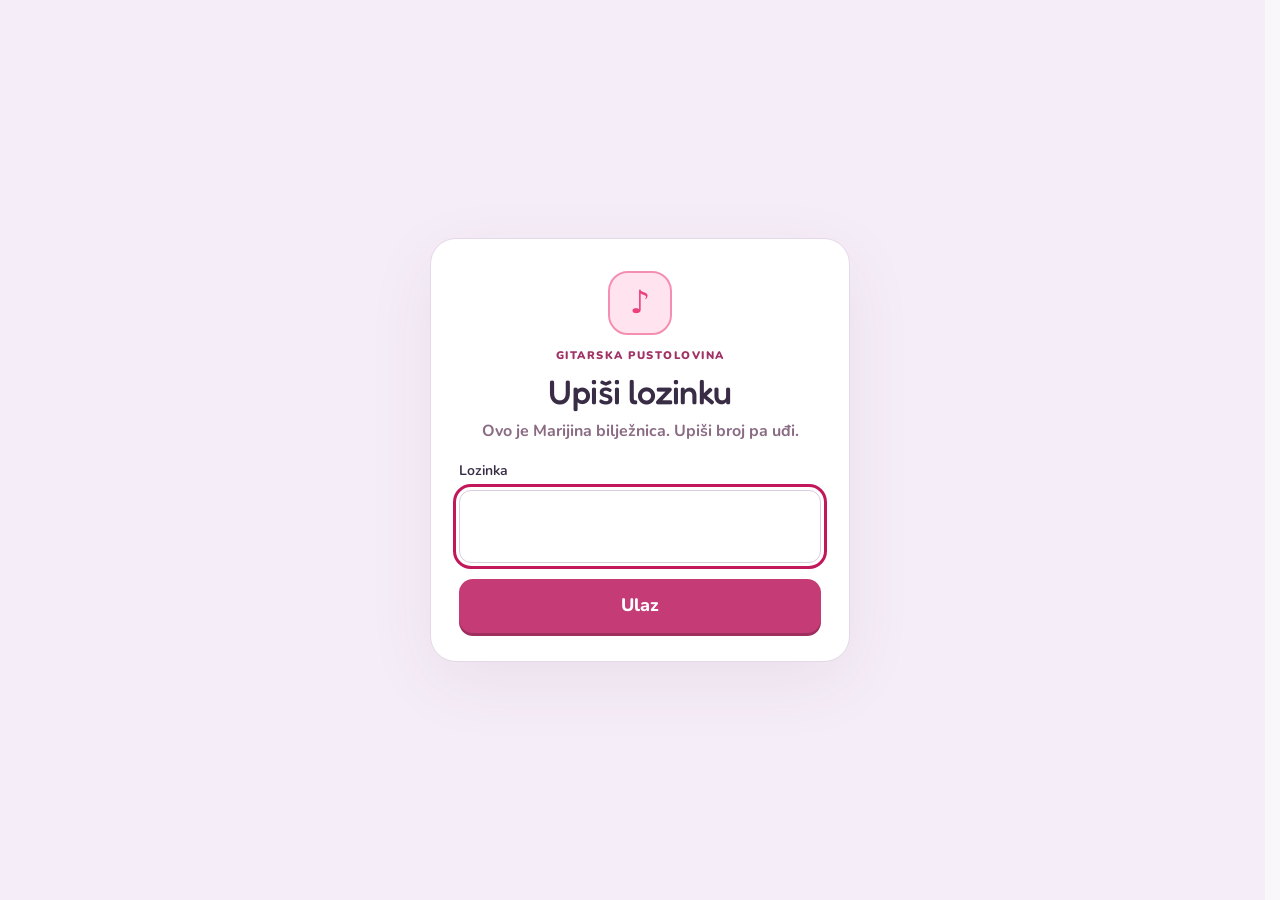
==== index.html @ e209806e "Keep sidebar visible beside content on desktop screens" ====
<!doctype html>
<html lang="hr">
<head>
  <meta charset="utf-8">
  <meta name="viewport" content="width=device-width, initial-scale=1, viewport-fit=cover">
  <meta name="theme-color" content="#faf7fb">
  <meta name="apple-mobile-web-app-capable" content="yes">
  <meta name="apple-mobile-web-app-status-bar-style" content="default">
  <meta name="mobile-web-app-capable" content="yes">
  <meta name="robots" content="noindex, nofollow">
  <title>Gitarska pustolovina · Marija</title>
  <script>
    try{if(localStorage.getItem('gitarska-pustolovina-ulaz')==='1')document.documentElement.classList.add('gate-open')}catch(e){}
  </script>
  <link rel="preconnect" href="https://fonts.googleapis.com">
  <link rel="preconnect" href="https://fonts.gstatic.com" crossorigin>
  <link href="https://fonts.googleapis.com/css2?family=Fredoka:wght@400;500;600;700&family=Nunito:wght@500;700;800&display=swap" rel="stylesheet">
  <link rel="stylesheet" href="styles.css?ux=1">
  <link rel="stylesheet" href="ux.css">
  <link rel="stylesheet" href="design.css?v=20">
  <script src="data.js" defer></script>
  <script src="figures.js" defer></script>
  <script src="kid-copy.js?v=2" defer></script>
  <script src="songs.js" defer></script>
  <script src="song-ui.js" defer></script>
  <script src="rhythm-follow.js?v=1" defer></script>
  <script src="app.js?v=16" defer></script>
</head>
<body class="theme-marija">
  <div id="gate" class="gate">
    <form class="gate-card" id="gate-form" autocomplete="off">
      <p class="gate-mark" aria-hidden="true">♪</p>
      <p class="eyebrow">GITARSKA PUSTOLOVINA</p>
      <h1 id="gate-title">Upiši lozinku</h1>
      <p class="gate-lead">Ovo je Marijina bilježnica. Upiši broj pa uđi.</p>
      <label class="form-label" for="gate-pass">Lozinka</label>
      <input id="gate-pass" type="password" inputmode="numeric" autocomplete="current-password" maxlength="12" enterkeyhint="go" required>
      <p class="gate-error" id="gate-error" hidden>Pogrešna lozinka. Probaj opet.</p>
      <button type="submit" class="button">Ulaz</button>
    </form>
  </div>
  <script src="gate.js"></script>
  <a class="skip" href="#content">Preskoči na sadržaj</a>
  <div class="nav-backdrop" id="nav-backdrop" hidden></div>
  <aside class="sidebar" id="app-sidebar" aria-label="Navigacija">
    <div class="sidebar-top">
      <a class="brand" href="#pocetak"><span class="brand-icon" aria-hidden="true">♪</span><span>Gitarska<br>pustolovina</span></a>
      <button type="button" class="nav-close" id="nav-close" aria-label="Zatvori izbornik">✕</button>
    </div>
    <p class="eyebrow">MARIJIN PRVI MJESEC</p>
    <nav id="navigation"></nav>
    <div class="sidebar-note"><strong>Ti to možeš!</strong><br>Prvo lijep zvuk,<br>pa malo igre.</div>
    <p class="sidebar-dedication"><span aria-hidden="true">♥</span><span>Za Mariju, s ljubavlju od Tonke.</span></p>
  </aside>
  <div class="workspace">
    <header class="topbar">
      <button type="button" class="nav-toggle" id="nav-toggle" aria-label="Otvori izbornik" aria-expanded="false" aria-controls="app-sidebar">
        <span class="nav-toggle-bars" aria-hidden="true"></span>
      </button>
      <button type="button" class="topbar-greeting" id="topbar-greeting" aria-haspopup="dialog" aria-controls="guitar-name-dialog">Gitara</button>
      <div class="header-tools">
        <button type="button" class="shortcuts-toggle" id="shortcuts-toggle" aria-label="Otvori prečace" aria-expanded="false" aria-controls="header-shortcuts-panel" title="Prečaci">
          <svg viewBox="0 0 24 24" aria-hidden="true"><rect x="3" y="3" width="7" height="7" rx="2"/><rect x="14" y="3" width="7" height="7" rx="2"/><rect x="3" y="14" width="7" height="7" rx="2"/><rect x="14" y="14" width="7" height="7" rx="2"/></svg>
        </button>
        <section class="utility-bar" id="header-shortcuts-panel" aria-labelledby="shortcuts-title" hidden>
          <div class="shortcuts-heading"><h2 id="shortcuts-title">Prečaci</h2><button type="button" class="shortcuts-close secondary" id="shortcuts-close" aria-label="Zatvori prečace">✕</button></div>
          <nav id="screen-navigation" class="screen-navigation" aria-label="Stalna navigacija"></nav>
          <nav id="page-shortcuts" class="page-shortcuts" aria-label="Prečaci ove stranice"></nav>
        </section>
      </div>
    </header>
    <main id="content" tabindex="-1"></main>
  </div>
  <noscript>Za listanje materijala uključi JavaScript. Za statično izdanje otvori <a href="output/gitarska_pustolovina.html">postojeći HTML</a>.</noscript>
  <dialog id="completion-dialog" class="completion-dialog" aria-labelledby="completion-title" aria-describedby="completion-lesson">
    <div class="completion-heading"><h2 id="completion-title">Kako je išlo?</h2><button type="button" class="secondary" id="completion-close" aria-label="Natrag na vježbu">✕</button></div>
    <p id="completion-lesson" class="completion-lesson"></p>
    <div id="completion-body" class="completion-body"></div>
    <div class="completion-footer">
      <p id="completion-feedback" role="status"></p>
      <div class="completion-action-space"><div id="completion-actions" class="completion-actions" hidden><button type="button" class="secondary" id="completion-stay">Ostani ovdje</button><a class="button" id="completion-next" href="#pocetak">Sljedeća vježba →</a></div></div>
      <p id="completion-next-hint" class="completion-next-hint"></p>
    </div>
  </dialog>
  <dialog id="parent-info-dialog" aria-labelledby="parent-info-title" aria-describedby="parent-info-lesson">
    <div class="completion-heading"><h2 id="parent-info-title">Za mamu ili tatu</h2><button type="button" class="secondary" id="parent-info-close" aria-label="Zatvori informacije za roditelje">✕</button></div>
    <p id="parent-info-lesson" class="completion-lesson"></p>
    <div id="parent-info-body"></div>
    <button type="button" class="button" id="parent-info-done">Natrag na vježbu</button>
  </dialog>
  <dialog id="explain-dialog" aria-labelledby="explain-title"><button class="modal-close secondary" type="button" aria-label="Zatvori objašnjenje">✕</button><div id="explain-body"></div><button type="button" class="modal-done">Natrag na vježbu</button></dialog>
  <dialog id="hand-dialog" aria-labelledby="hand-title">
    <button class="hand-close secondary" type="button" id="hand-close" aria-label="Zatvori">✕</button>
    <h2 id="hand-title">Koji je koji prst?</h2>
    <p class="hand-lead">Podigni lijevu ruku, kao da daješ pet.</p>
    <svg class="hand-svg" viewBox="0 -18 460 558" role="img" aria-label="Lijeva šaka, kao da daješ pet. S lijeva na desno: mali prst, prstenjak, srednji prst, kažiprst. Palac je sa strane.">
      <rect x="0" y="-18" width="460" height="558" rx="24" fill="#fff5fb"/>
      <path class="hand-palm" d="M239 64.7 L245.3 81.2 L249.9 178.5 L243.2 244.4 L247.4 251.8 L253.7 250.9 L258.3 243.4 L301.9 107.9 L311.3 98.7 L321.9 96.7 L331.9 101.6 L337.7 111.5 L338.9 126.6 L334.7 151.3 L319.2 214.7 L300.4 270.1 L294.6 299.9 L297.2 321.5 L302.9 338.9 L311.8 344.9 L317.4 343.4 L357.7 293.1 L380.3 278.7 L392.9 275.7 L408 277.8 L417.2 285.2 L418.8 294.8 L415.3 301.8 L394.1 324.5 L387 340.2 L362.8 373.9 L347.8 405.2 L300.2 458 L277.6 473.1 L269.6 482.2 L263.6 506.9 L232.9 518 L202.2 522 L171.5 519 L140.8 508.9 L138.6 482.7 L114.4 417.7 L95.1 313.5 L53.3 210.7 L49.3 196.1 L49.2 183 L52.8 175.1 L60 170.8 L69 170.3 L77 175 L127.6 272.2 L135 279.9 L141.9 278 L145.9 271.6 L146.7 263.1 L120.9 112.5 L122.9 100.9 L127.6 93.8 L134.4 90.3 L147.1 91.2 L154.3 96.9 L158.7 105.4 L188.5 241.4 L191.8 248.6 L196.1 248.9 L198.9 240.9 L198.5 181.5 L202.5 132.1 L200 81.7 L202.8 70.7 L208.5 62.4 L215.1 58.5 L224.2 58Z"/>
      <path class="hand-digit" data-finger-part="mali" d="M95.1 313.5 L53.3 210.7 L49.3 196.1 L49.2 183 L52.8 175.1 L60 170.8 L69 170.3 L77 175 L127.6 272.2 L135 279.9Z"/>
      <path class="hand-digit" data-finger-part="prstenjak" d="M135 279.9 L141.9 278 L145.9 271.6 L146.7 263.1 L120.9 112.5 L122.9 100.9 L127.6 93.8 L134.4 90.3 L147.1 91.2 L154.3 96.9 L158.7 105.4 L188.5 241.4 L191.8 248.6Z"/>
      <path class="hand-digit" data-finger-part="srednji" d="M191.8 248.6 L196.1 248.9 L198.9 240.9 L198.5 181.5 L202.5 132.1 L200 81.7 L202.8 70.7 L208.5 62.4 L215.1 58.5 L224.2 58 L239 64.7 L245.3 81.2 L249.9 178.5 L243.2 244.4 L247.4 251.8Z"/>
      <path class="hand-digit" data-finger-part="kaziprst" d="M247.4 251.8 L253.7 250.9 L258.3 243.4 L301.9 107.9 L311.3 98.7 L321.9 96.7 L331.9 101.6 L337.7 111.5 L338.9 126.6 L334.7 151.3 L319.2 214.7 L300.4 270.1 L294.6 299.9 L297.2 321.5 L302.9 338.9 L311.8 344.9Z"/>
      <path class="hand-digit" data-finger-part="palac" d="M311.8 344.9 L317.4 343.4 L357.7 293.1 L380.3 278.7 L392.9 275.7 L408 277.8 L417.2 285.2 L418.8 294.8 L415.3 301.8 L394.1 324.5 L387 340.2Z"/>
      <path class="hand-crease" d="M168 408C210 394 250 398 305 418" fill="none"/>
      <path class="hand-crease" d="M178 442C216 430 252 434 292 452" fill="none"/>
      <path class="hand-line" d="M239 64.7 L245.3 81.2 L249.9 178.5 L243.2 244.4 L247.4 251.8 L253.7 250.9 L258.3 243.4 L301.9 107.9 L311.3 98.7 L321.9 96.7 L331.9 101.6 L337.7 111.5 L338.9 126.6 L334.7 151.3 L319.2 214.7 L300.4 270.1 L294.6 299.9 L297.2 321.5 L302.9 338.9 L311.8 344.9 L317.4 343.4 L357.7 293.1 L380.3 278.7 L392.9 275.7 L408 277.8 L417.2 285.2 L418.8 294.8 L415.3 301.8 L394.1 324.5 L387 340.2 L362.8 373.9 L347.8 405.2 L300.2 458 L277.6 473.1 L269.6 482.2 L263.6 506.9 L232.9 518 L202.2 522 L171.5 519 L140.8 508.9 L138.6 482.7 L114.4 417.7 L95.1 313.5 L53.3 210.7 L49.3 196.1 L49.2 183 L52.8 175.1 L60 170.8 L69 170.3 L77 175 L127.6 272.2 L135 279.9 L141.9 278 L145.9 271.6 L146.7 263.1 L120.9 112.5 L122.9 100.9 L127.6 93.8 L134.4 90.3 L147.1 91.2 L154.3 96.9 L158.7 105.4 L188.5 241.4 L191.8 248.6 L196.1 248.9 L198.9 240.9 L198.5 181.5 L202.5 132.1 L200 81.7 L202.8 70.7 L208.5 62.4 L215.1 58.5 L224.2 58Z"/>
      <text data-finger-part="mali" x="78" y="156" text-anchor="middle">mali</text>
      <text data-finger-part="prstenjak" x="128" y="74" text-anchor="middle">prstenjak</text>
      <text data-finger-part="srednji" x="230" y="42" text-anchor="middle">srednji</text>
      <text data-finger-part="kaziprst" x="318" y="80" text-anchor="middle">kažiprst</text>
      <text data-finger-part="palac" x="430" y="348" text-anchor="middle">palac</text>
    </svg>
    <p id="hand-note" class="hand-note">Svaki prst ima svoje ime.</p>
    <button type="button" class="button hand-done" id="hand-done">Vidim!</button>
  </dialog>
  <dialog id="guitar-name-dialog" aria-labelledby="guitar-name-title">
    <button class="modal-close secondary" type="button" id="guitar-name-close" aria-label="Zatvori">✕</button>
    <h2 id="guitar-name-title">Tvoja gitara</h2>
    <p class="guitar-name-lead">Pogledaj dijelove. Ime možeš promijeniti.</p>
    <div id="guitar-name-parts"></div>
    <label class="form-label" for="guitar-name-edit">Ime</label>
    <input type="text" id="guitar-name-edit" maxlength="24" autocomplete="off" placeholder="npr. Luna, Zvjezdica…">
    <button type="button" class="button modal-done" id="guitar-name-save">Spremi ime</button>
  </dialog>
  <div id="zvonko-toast" class="zvonko-toast" hidden role="status" aria-live="polite"></div>
  <div id="zvonko-badge" class="zvonko-welcome" hidden role="dialog" aria-modal="true" aria-labelledby="zvonko-badge-title">
    <div class="zvonko-welcome-card">
      <div class="zvonko-welcome-pic">
        <img class="zvonko-welcome-img" src="assets/dragon-guitar-pixar.jpg" alt="Zvonko, slatki zmaj s malom gitarom" width="200" height="200">
        <span class="zvonko-hi-five" aria-hidden="true"><span class="hi-five-paw">★</span></span>
      </div>
      <p class="zvonko-welcome-eyebrow">NOVI BEDŽ</p>
      <h2 id="zvonko-badge-title"></h2>
      <p class="zvonko-welcome-text" id="zvonko-badge-text"></p>
      <button type="button" class="button zvonko-welcome-go" id="zvonko-badge-go">Daj pet!</button>
    </div>
  </div>
  <div id="zvonko-welcome" class="zvonko-welcome" hidden role="dialog" aria-modal="true" aria-labelledby="zvonko-welcome-title">
    <div class="zvonko-welcome-card">
      <div class="zvonko-welcome-pic">
        <img class="zvonko-welcome-img" src="assets/dragon-guitar-pixar.jpg" alt="" width="200" height="200">
        <span class="zvonko-hi-five" aria-hidden="true"><span class="hi-five-paw">★</span></span>
      </div>
      <p class="zvonko-welcome-eyebrow" id="zvonko-welcome-eye"></p>
      <h2 id="zvonko-welcome-title"></h2>
      <p class="zvonko-welcome-text" id="zvonko-welcome-text"></p>
      <button type="button" class="button zvonko-welcome-go" id="zvonko-welcome-go">Daj pet!</button>
    </div>
  </div>
</body>
</html>
---- styles.css ----
:root{--font-main:"Fredoka","Nunito",system-ui,sans-serif;--ink:#5c3d55;--muted:#8a6b84;--green:#e891b4;--teal:#d46b9a;--paper:#fffafc;--bg:#ffe4f0;--bg-sky-deep:#ffd6ea;--line:rgba(212,107,154,.16);--gold:#ffb4d0;--soft:#fff0f7;--mint:#ffe8f2;--mint-border:#f5b8d4;--yellow:#fff3c4;--yellow-border:#f0c86a;--blush:#ffc2d9;--peach:#ffd8c2;--lilac:#e8d4ff;--accent:#f06292;--accent-hover:#ec407a;--shadow-soft:0 10px 28px rgba(212,107,154,.12);--shadow-lift:0 16px 36px rgba(236,64,122,.18);--radius:24px}
.visually-hidden{position:absolute;width:1px;height:1px;padding:0;margin:-1px;overflow:hidden;clip:rect(0,0,0,0);white-space:nowrap;border:0}
#content[data-view=songs]{max-width:1180px;padding:28px 28px 10px}.song-heading{margin-bottom:16px}.song-heading h1{font-size:34px;margin-bottom:0}.song-sheet{padding:24px}.song-controls{display:flex;align-items:center;gap:16px;flex-wrap:wrap;margin-bottom:12px}.song-controls label{font-size:13px;color:var(--muted)}.song-controls select{margin-left:6px;padding:6px 8px;border:1px solid var(--line);border-radius:6px;background:white;color:var(--ink);font-size:13px}.song-controls button{padding:6px 10px;font-size:12px}.song-controls button:disabled{opacity:.4;cursor:default}.tab-legend{font-size:13px;margin-bottom:7px}.shift-caption{font-size:12px;color:var(--muted);margin-bottom:12px}.song{padding:9px 0;border-top:1px solid var(--line);break-inside:avoid}.song-title{display:flex;justify-content:space-between;align-items:center;gap:12px;margin-bottom:5px}.song-title h2{font-size:19px;margin:2px 0 0}.song-title h2 small{font-size:11px;font-weight:400;color:var(--muted)}.song-title .card-tag{font-size:9px;letter-spacing:.8px}.song-play{font-size:11px;padding:5px 10px;white-space:nowrap}.primary-song .song-title h2{font-size:24px}.compact-tab-scroll{overflow-x:auto}.compact-tab{width:100%;max-height:none;display:block}.tab-line{stroke:#9caca8;stroke-width:1.1}.tab-bar{stroke:#57716a;stroke-width:1.5}.tab-string{font:15px system-ui,sans-serif;fill:#557077}.tab-note rect{fill:var(--paper)}.tab-fret{font:bold 22px system-ui,sans-serif;fill:#214d49;text-anchor:middle}.tab-duration{font:12px system-ui,sans-serif;fill:#687d76;text-anchor:middle}.tab-lyric{font:18px system-ui,sans-serif;fill:#253c3a;text-anchor:middle}.tab-note.active rect{fill:#edbd59}.tab-note.active .tab-fret{fill:#102d29}.song-tip{font-size:11px;color:var(--muted);margin:5px 0 0}.song-group-label{font-size:10px;letter-spacing:1px;font-weight:700;color:var(--teal);margin:13px 0 4px}.song-footnote{font-size:11px;color:var(--muted);margin:10px 0 0}.song-sources{font-size:11px;border:0;padding:8px 0 0}.song-sources p{margin:7px 0 0}.song-sources summary{font-size:11px}
@media(max-width:700px){#content[data-view=songs]{padding:20px 12px}.song-sheet{padding:16px}.song-heading h1{font-size:28px}.compact-tab{min-width:780px}.song-title h2 small{display:block}.song-controls{gap:8px}.song-controls label{display:block}.song-play{font-size:10px}.tab-legend{font-size:12px}}
@media print{#content[data-view=songs]{padding:0;max-width:none}.song-heading{margin-bottom:10px}.song-heading h1{font-size:22pt}.song-sheet{padding:0;margin:0}.song-controls,.song-play,.song-sources{display:none}.compact-tab{min-width:0;max-height:none}.compact-tab-scroll{overflow:visible}.song{padding:7px 0}.song-title{margin-bottom:2px}.song-title h2{font-size:13pt}.primary-song .song-title h2{font-size:16pt}.song-title h2 small{font-size:8pt;display:inline}.song-title .card-tag{font-size:7pt}.tab-legend{font-size:9pt}.shift-caption,.song-tip,.song-footnote{font-size:8pt}.song-group-label{font-size:8pt;margin:8px 0 3px}.song-heading .eyebrow{font-size:8pt}.song-sheet .song{break-inside:avoid}}
*{box-sizing:border-box}html{scroll-behavior:smooth;overflow-x:clip;-webkit-text-size-adjust:100%}body{margin:0;font:450 16px/1.6 var(--font-main),system-ui,sans-serif;color:var(--ink);background:linear-gradient(165deg,var(--bg) 0%,var(--bg-sky-deep) 45%,#eef8ff 100%);min-height:100vh;min-height:100dvh}a{color:var(--green);text-underline-offset:3px}button,input,select,textarea{font:inherit}button,a{touch-action:manipulation}button{cursor:pointer}button:focus-visible,a:focus-visible,input:focus-visible,select:focus-visible,textarea:focus-visible,summary:focus-visible{outline:3px solid var(--gold);outline-offset:3px}.skip{position:fixed;left:12px;top:-80px;background:white;padding:10px;z-index:20}.skip:focus{top:10px}.sidebar{position:fixed;inset:0 auto 0 0;width:254px;padding:34px 24px;background:var(--green);color:#eef4ef;overflow-y:auto}.brand{display:flex;align-items:center;gap:13px;color:white;text-decoration:none;font-weight:700;font-size:22px;line-height:1.25}.brand-icon{display:grid;place-items:center;border:1px solid #73958c;border-radius:16px;width:48px;height:54px;color:var(--gold);font-size:30px}.eyebrow{font-size:11px;letter-spacing:2px;font-weight:700;color:var(--muted)}.sidebar .eyebrow{color:#a5c2b8;margin:35px 12px 12px}nav{display:flex;flex-direction:column;gap:4px}nav a{color:#dae7df;text-decoration:none;padding:10px 13px;border-radius:8px;font-size:15px;display:flex;gap:12px;align-items:center}nav a:hover{background:#ffffff0c}nav a[aria-current=page]{background:#eef4ef;color:var(--green);font-weight:650}.nav-number{font-size:11px;opacity:.65;min-width:19px}.sidebar-note{border-top:1px solid #ffffff24;margin-top:28px;padding:24px 12px;color:#c1d4cb;font-size:14px}.sidebar-note strong{color:var(--gold)}.workspace{margin-left:254px}.topbar{height:74px;border-bottom:1px solid var(--line);display:flex;align-items:center;justify-content:space-between;padding:0 40px;color:var(--muted);font-size:14px}.local-badge{background:#e1e9e1;border-radius:20px;padding:5px 12px;font-size:12px}main{max-width:1090px;margin:auto;padding:42px 42px 10px}main:focus{outline:0}.page-heading{display:flex;gap:20px;justify-content:space-between;align-items:start;margin-bottom:26px}h1{font-size:clamp(28px,3.5vw,43px);font-weight:650;letter-spacing:-1.1px;line-height:1.2;margin:6px 0 15px}h2{font-size:25px;line-height:1.3;font-weight:650;margin:0 0 17px}h3{font-size:18px;font-weight:650;line-height:1.4;margin:22px 0 8px}p{margin:0 0 16px}.lede{color:var(--muted);max-width:700px}.sheet{background:var(--paper);border:1px solid var(--line);border-radius:var(--radius);padding:32px;margin:0 0 24px;box-shadow:0 5px 12px #283a2d03}.sheet-label{color:var(--teal);letter-spacing:1.6px;font-size:11px;font-weight:750;margin-bottom:10px}.sheet>p:last-child{margin-bottom:0}.hero{position:relative;display:grid;grid-template-columns:1.5fr 1fr;gap:26px;background:#f5f4e8;padding:34px;overflow:hidden}.hero h2{font-size:31px;letter-spacing:-.6px}.hero svg{height:220px}.hero-links{display:flex;flex-wrap:wrap;gap:10px;margin-top:24px}.button,button{display:inline-block;border:1px solid var(--green);border-radius:8px;padding:9px 16px;font-size:14px;font-weight:600;background:var(--green);color:white;text-decoration:none}.secondary{background:transparent;color:var(--green);border-color:var(--line)}.sidebar .secondary{color:#d9e6de;border-color:#73958c;width:100%;margin-top:8px;font-size:13px}.grid{display:grid;grid-template-columns:repeat(2,minmax(0,1fr));gap:20px}.week-tile{text-decoration:none;display:block;padding:25px;color:var(--ink);border-radius:var(--radius);border:1px solid var(--line);background:var(--paper)}.week-tile:hover{border-color:var(--teal);transform:translateY(-2px)}.week-tile h3{font-size:21px;margin:8px 0}.week-tile p{font-size:14px;color:var(--muted)}.week-tile small{color:var(--teal)}.quicklinks{display:flex;gap:8px;flex-wrap:wrap;margin-bottom:26px}.quicklinks a{border:1px solid var(--line);background:#ffffff70;padding:7px 13px;border-radius:20px;font-size:13px;text-decoration:none}.quicklinks a:hover{border-color:var(--teal)}.goal{border-left:3px solid var(--gold);background:#faf3e4;padding:14px 18px;border-radius:4px;margin:18px 0 24px;font-size:15px}.tablewrap{overflow:auto;margin:18px 0}table{width:100%;border-collapse:collapse;font-size:14px}td,th{padding:11px 12px;border-bottom:1px solid var(--line);text-align:left;vertical-align:top}th{background:var(--soft);font-weight:650}td:first-child{white-space:pre-line}table p{margin:0}figure{margin:16px 0}svg{display:block;width:100%;max-height:235px}blockquote,.note{background:var(--soft);border-left:3px solid var(--teal);padding:15px 18px;margin:20px 0;border-radius:5px;font-size:15px}.card-grid{display:grid;grid-template-columns:1fr;gap:22px;max-width:720px}.exercise-card{border:1px solid var(--line);border-radius:12px;padding:22px;background:white;break-inside:avoid}.exercise-card h3{margin:8px 0 14px;font-size:21px}.exercise-card svg{height:165px}.exercise-card ol{padding-left:23px;font-size:15px;margin:16px 0 0}.exercise-card li{padding-left:3px;margin:8px 0}.card-tag{font-size:11px;font-weight:700;letter-spacing:1px;color:var(--teal)}.days{display:grid;gap:10px}.day{display:grid;grid-template-columns:75px 1fr;gap:15px;padding:14px 16px;border:1px solid var(--line);border-radius:9px}.day strong{font-size:14px;color:var(--teal)}.day p{margin:0;font-size:14px}.sounds{display:grid;grid-template-columns:repeat(2,minmax(0,1fr));gap:14px}.sound{padding:19px;background:var(--soft);border-radius:10px}.sound h3{margin:0 0 8px}.sound p{font-size:13px;color:var(--muted)}audio{width:100%;max-width:100%}.progress-status{font-size:13px}.progress-status select{width:100%;padding:8px;border:1px solid var(--line);border-radius:6px;background:white}.progress-status small{display:block;color:var(--muted);margin:7px 0}.progress-status input{width:100%;border:1px solid var(--line);padding:7px;border-radius:6px;font-size:13px}.progress-table{min-width:630px}.progress-table td:first-child{width:50%}.form-label{display:block;font-size:14px;font-weight:650;margin:20px 0 8px}textarea{display:block;resize:vertical;width:100%;min-height:88px;border:1px solid var(--line);background:white;border-radius:8px;padding:12px;color:var(--ink)}.storage-note{font-size:13px;color:var(--muted)}.saved{font-size:12px;color:var(--teal);min-height:20px}details{border-bottom:1px solid var(--line);padding:12px 0}summary{font-weight:650;cursor:pointer}details>div{margin-top:18px}.section-heading{display:flex;align-items:center;justify-content:space-between;gap:15px}.backtop{font-size:12px;color:var(--muted)}footer{padding:24px 42px 34px;text-align:center;font-size:12px;color:var(--muted)}.print{white-space:nowrap}.source-list{padding-left:22px}.source-list li{margin:14px 0}.source-list p{font-size:14px;color:var(--muted);margin:4px 0}.week-footer{display:flex;justify-content:space-between;gap:12px}.file-link{font-size:13px}section[id]{scroll-margin-top:20px}
@media print{@page{size:A4;margin:14mm}body{background:white;font-size:11pt}.sidebar,.topbar,footer,.print,.quicklinks,.backtop,.hero-links,.week-footer,.storage-note,.saved,a.skip{display:none}.workspace{margin:0}main{padding:0;max-width:none}.page-heading{margin-bottom:14px}h1{font-size:25pt}.sheet{box-shadow:none;border:0;padding:0;margin-bottom:25px;border-radius:0}.exercise-card{padding:16px}.card-grid{grid-template-columns:1fr;gap:15px;max-width:none}.exercise-card svg{height:125px}.exercise-card h3{font-size:15pt}.exercise-card ol{font-size:11pt}.sound audio{display:none}.sounds{grid-template-columns:1fr 1fr}.tablewrap{overflow:visible}.progress-table{min-width:0}h2,h3,summary{break-after:avoid}tr,.day,.note,.sound{break-inside:avoid}details{border:0}.grid{grid-template-columns:1fr 1fr}.week-tile{transform:none}a{color:var(--ink)}textarea{min-height:70px}button{display:none}}
/* Individual song pages and explanation dialog. */
.song-choices{margin-bottom:28px}.song-choice{padding:24px;background:var(--paper);border:1px solid var(--line);border-radius:12px}.song-choice h2{font-size:23px;margin:10px 0}.song-choice a{text-decoration:none}.song-choice a:hover{text-decoration:underline}.song-choice p{font-size:13px;color:var(--muted);margin:0}.christmas-heading{margin-top:30px}.song-back{font-size:13px;text-decoration:none;display:inline-block;margin-bottom:10px}.data-help{font:inherit;color:inherit;background:transparent;border:0;border-bottom:1px dotted #8baca0;padding:0 1px;border-radius:0;cursor:help;font-weight:inherit}.data-help:hover{background:#e4eee6}.song-meta{display:flex;gap:10px;flex-wrap:wrap;margin-bottom:20px}.song-meta .data-help{font-size:11px;background:var(--soft);border:1px solid #d5e2d8;border-radius:20px;padding:5px 10px;font-weight:650;letter-spacing:.3px}.song-heading h1 .data-help{border:0}.song-legend{font-size:13px;color:var(--muted);margin-bottom:10px;line-height:2}.tap-hint{font-size:12px;color:var(--teal);margin-bottom:18px}.svg-help{cursor:help;outline:none}.svg-help:hover .tab-fret,.svg-help:hover .tab-lyric,.svg-help:hover .tab-duration,.svg-help:hover .tab-string{fill:#b17913}.svg-help:focus-visible{outline:2px solid #e9b65f;outline-offset:2px}.tab-line[data-explain]{cursor:help}.song-title .data-help{font-size:16px}.song-sheet .song-tip{font-size:13px;max-width:760px;margin-top:20px}.song-sheet .song-footnote{font-size:12px;max-width:760px;margin-top:22px}.song-sheet .compact-tab-scroll{margin:15px 0}.song-sheet .song{padding:18px 0}.song-sheet .tab-note.active rect{fill:#edbd59}
#explain-dialog{padding:30px;max-width:540px;width:calc(100% - 30px);max-height:90vh;overflow:auto;border:1px solid var(--line);border-radius:18px;background:var(--paper);color:var(--ink);box-shadow:0 20px 80px #12231f40}#explain-dialog::backdrop{background:#17352c88;backdrop-filter:blur(3px)}.modal-close,.hand-close{position:absolute;right:18px;top:16px;padding:5px 10px;font-size:15px}#explain-title{padding-right:25px;margin-top:12px;font-size:27px;line-height:1.3}#explain-body p{font-size:17px;line-height:1.7}.modal-picture{width:100%;max-height:260px;margin:20px 0;color:var(--ink)}.modal-done{width:100%;padding:12px;margin-top:5px}.syllable-picture,.position-picture{display:flex;flex-wrap:wrap;gap:12px;padding:20px;margin:20px 0;background:var(--soft);border-radius:12px;font-size:27px}.syllable-picture b,.position-picture b{width:100%;font-size:21px}.syllable-picture span,.position-picture span{background:#fff2d4;padding:8px 20px;border-radius:10px}
@media(max-width:700px){#explain-dialog{padding:24px 20px}#explain-title{font-size:23px}#explain-body p{font-size:16px}.song-meta{gap:6px}.song-meta .data-help{font-size:10px}.song-choices{gap:12px}}
@media print{#explain-dialog,#hand-dialog,.song-back,.tap-hint{display:none!important}.finger-word{border:0!important;background:transparent!important;padding:0!important;color:inherit!important;min-height:0!important}.data-help{border:0!important;color:var(--ink)!important;background:transparent!important;padding:0!important}.song-meta{margin-bottom:10px}.song-meta .data-help{font-size:8pt;margin-right:12px}.song-sheet .song{padding:8px 0}.song-sheet .compact-tab-scroll{margin:8px 0}.song-sheet .song-tip,.song-sheet .song-footnote{font-size:9pt;margin-top:12px}.song-title .data-help{display:none}.song-heading h1 .data-help{display:inline}}
/* Teaching pictures: enough room to see hands, strings and both feet. */
.instruction-card{grid-column:1/-1}.learning-illustration{display:grid;grid-template-columns:minmax(0,1.15fr) minmax(0,1fr);align-items:center;gap:20px}.learning-illustration svg,.exercise-card .learning-illustration svg{height:auto;max-height:430px}.learning-illustration .picture-legend{list-style:none;padding:0;margin:0}.learning-illustration .picture-legend li{display:flex;align-items:flex-start;gap:11px;margin:0 0 15px;padding:0}.picture-number{flex:0 0 29px;height:29px;display:grid;place-items:center;background:var(--green);color:white;border-radius:50%;font-weight:700;font-size:15px}.picture-legend strong{display:block;font-size:16px;line-height:1.4}.picture-legend p{font-size:14px;line-height:1.5;margin:3px 0 0;color:var(--muted)}.picture-caption{grid-column:1/-1;font-size:13px;color:var(--muted);margin:0}.hero .learning-illustration{grid-template-columns:minmax(0,.92fr) minmax(0,1.08fr);gap:16px;align-items:center}.hero .learning-illustration svg{height:auto;max-height:280px;max-width:100%}.hero figure{margin:0;min-width:0}.hero .picture-legend strong{font-size:14px}.hero .picture-legend p{font-size:13px}.hero .picture-legend li{margin-bottom:8px}
.hero-home{align-items:center}
.hero-home-text{min-width:0}
.hero-home-figure{margin:0;min-width:0}
.hero-guitar-field{margin:4px 0 8px}
.hero-guitar-field .form-label{margin:0 0 8px;font-size:15px}
.hero-guitar-field input{display:block;width:100%;max-width:280px;border:2px solid var(--mint-border);border-radius:var(--radius);padding:12px 16px;font-family:var(--font-main),system-ui,sans-serif;font-size:18px}
@media(max-width:700px){.learning-illustration,.hero .learning-illustration{grid-template-columns:1fr;gap:16px}.learning-illustration svg,.exercise-card .learning-illustration svg{max-height:360px}.hero .learning-illustration svg{height:330px}.picture-legend p{font-size:15px}.picture-legend strong{font-size:16px}.picture-caption{font-size:12px}}
@media print{.instruction-card{grid-column:1/-1}.learning-illustration,.hero .learning-illustration{grid-template-columns:1fr 1fr;gap:12px}.learning-illustration svg,.exercise-card .learning-illustration svg{height:auto;max-height:260px}.picture-legend strong{font-size:10pt}.picture-legend p{font-size:9pt}.learning-illustration .picture-legend li{margin-bottom:9px}.picture-number{flex-basis:22px;height:22px;font-size:10pt}.picture-caption{font-size:8pt}.hero figure{display:block}}
/* Veseli stil za učenje — Fredoka, pastelne kartice, interaktivni gumbi */
h1,h2,h3,h4,button,.button{font-family:var(--font-main),system-ui,sans-serif}
.sheet,.exercise-card,.week-tile,.song-choice,.day,.note,blockquote,.sound{border-radius:var(--radius);border-width:2px;box-shadow:var(--shadow-soft);transition:transform .25s ease,box-shadow .25s ease,border-color .25s ease}
.exercise-card:nth-child(odd),.week-tile:nth-child(odd){background:var(--yellow);border-color:var(--yellow-border)}
.exercise-card:nth-child(even),.week-tile:nth-child(even){background:var(--mint);border-color:var(--mint-border)}
.week-tile:hover,.exercise-card:hover{transform:translateY(-3px);box-shadow:var(--shadow-lift);border-color:var(--accent)}
.hero{background:linear-gradient(135deg,var(--yellow) 0%,var(--mint) 100%);border:2px solid var(--yellow-border)}
.button,button:not(.skip):not(.modal-close){border-radius:var(--radius);font-weight:600;box-shadow:0 4px 14px rgba(61,155,138,.25);transition:transform .2s ease,box-shadow .2s ease,background .2s ease}
.button,button.modal-done{background:linear-gradient(180deg,var(--accent) 0%,var(--accent-hover) 100%);border-color:var(--accent-hover)}
.button:hover,button:not(:disabled):not(.skip):not(.modal-close):hover,a.button:hover{transform:scale(1.05);box-shadow:var(--shadow-lift)}
.button:active,button:not(:disabled):not(.skip):active{transform:scale(.98)}
button:disabled{transform:none}
.secondary{background:var(--paper);color:var(--accent);border-color:var(--mint-border);box-shadow:0 4px 12px rgba(45,74,94,.06)}
.quicklinks a{border-radius:999px;background:var(--paper);border:2px solid var(--mint-border);font-weight:500;transition:transform .2s ease,box-shadow .2s ease}
.quicklinks a:hover{transform:scale(1.05);box-shadow:var(--shadow-soft);border-color:var(--accent)}
.sidebar{background:linear-gradient(180deg,#5cb8a8 0%,#3d9b8a 100%);box-shadow:4px 0 24px rgba(45,74,94,.1)}
nav a{border-radius:14px}
nav a[aria-current=page]{background:var(--yellow);color:var(--ink);font-weight:700}
.local-badge{background:var(--mint);color:var(--ink);font-weight:600;border:2px solid var(--mint-border)}
.mascot-panel{display:grid;grid-template-columns:auto 1fr;gap:12px 20px;align-items:center;margin:0 0 28px;padding:20px 24px;background:var(--paper);border:2px solid var(--mint-border);border-radius:var(--radius);box-shadow:var(--shadow-soft)}
.mascot-frame{position:relative;width:clamp(120px,22vw,160px);aspect-ratio:1;padding:10px;background:linear-gradient(145deg,var(--yellow) 0%,#fff 55%);border:3px solid var(--yellow-border);border-radius:var(--radius);box-shadow:inset 0 0 0 4px rgba(255,255,255,.7);overflow:hidden}
.mascot-frame::after{content:"Zvonko";position:absolute;left:50%;bottom:8px;transform:translateX(-50%);font-family:var(--font-main),system-ui,sans-serif;font-size:12px;font-weight:700;color:var(--teal);background:rgba(255,255,255,.92);border:2px solid var(--mint-border);border-radius:999px;padding:2px 10px;pointer-events:none}
.mascot-frame img{display:block;width:100%;height:100%;object-fit:contain}
.speech-bubble{position:relative;margin:0;padding:18px 22px;background:var(--mint);border:2px solid var(--mint-border);border-radius:var(--radius);font-size:1.05rem;line-height:1.55;color:var(--ink);box-shadow:var(--shadow-soft)}
.speech-bubble::before{content:"";position:absolute;left:-14px;top:50%;transform:translateY(-50%);border:12px solid transparent;border-right:16px solid var(--mint-border)}
.speech-bubble::after{content:"";position:absolute;left:-10px;top:50%;transform:translateY(-50%);border:10px solid transparent;border-right:14px solid var(--mint)}
.speech-bubble strong{display:block;margin-bottom:6px;font-size:1.15rem;color:var(--teal)}
@media(max-width:640px){.mascot-panel{grid-template-columns:1fr;text-align:center}.mascot-frame{margin:0 auto}.speech-bubble::before,.speech-bubble::after{left:50%;top:-12px;transform:translateX(-50%);border:10px solid transparent;border-bottom:14px solid var(--mint-border);border-right:none;border-left:none;border-top:none}.speech-bubble::after{top:-9px;border-bottom-color:var(--mint)}}
@media print{.mascot-panel,.mascot-frame img{break-inside:avoid}.speech-bubble::before,.speech-bubble::after{display:none}}
button.topbar-greeting{
  font-weight:700;color:var(--teal);font-size:15px;line-height:1.2;
  background:transparent;border:2px solid transparent;box-shadow:none;
  border-radius:999px;padding:8px 12px;min-height:44px;cursor:pointer
}
button.topbar-greeting:hover,button.topbar-greeting:focus-visible{
  transform:none;background:#ffe4f0;border-color:#f48fb1;box-shadow:none
}
h1{background:linear-gradient(120deg,var(--teal) 0%,#6bb5e8 100%);-webkit-background-clip:text;background-clip:text;color:transparent}
.card-tag{background:var(--yellow);border:2px solid var(--yellow-border);border-radius:999px;padding:6px 12px;display:inline-block}
.goal{border-left:0;border-radius:var(--radius);background:linear-gradient(90deg,var(--yellow) 0%,#fff8e6 100%);border:2px dashed var(--gold);padding:16px 20px;font-size:16px}
.goal-star{position:relative;padding-left:48px}
.goal-star::before{content:"★";position:absolute;left:16px;top:50%;transform:translateY(-50%);font-size:1.35rem;color:#ec407a}
.day:nth-child(odd){background:var(--yellow);border-color:var(--yellow-border)}
.day:nth-child(even){background:var(--mint);border-color:var(--mint-border)}
.song-choice{background:var(--paper);border:2px solid var(--mint-border)}
.song-choice:nth-child(odd){background:var(--yellow);border-color:var(--yellow-border)}
.song-choice:nth-child(even){background:var(--mint)}
.note-playful{background:var(--yellow);border-left:4px solid var(--gold)}
.mascot-frame{animation:mascot-float 4s ease-in-out infinite}
@keyframes mascot-float{0%,100%{transform:translateY(0)}50%{transform:translateY(-6px)}}
.mascot-panel:hover .mascot-frame{animation-play-state:paused}
.progress-status select{border-radius:14px;border:2px solid var(--mint-border);padding:10px;font-weight:500}
.progress-status select:focus{border-color:var(--accent)}
.brand-icon{background:rgba(255,255,255,.15);box-shadow:0 4px 12px rgba(0,0,0,.12)}
nav a[aria-current=page]{box-shadow:0 2px 8px rgba(45,74,94,.12)}
.tap-hint{font-weight:500;color:var(--teal);background:var(--soft);padding:10px 14px;border-radius:var(--radius);border:2px solid var(--mint-border)}
@media print{h1{color:var(--ink);background:none;-webkit-text-fill-color:var(--ink)}.mascot-frame{animation:none}.goal-star::before{display:none}.goal-star{padding-left:18px}}
.today-focus{background:linear-gradient(135deg,var(--mint) 0%,var(--paper) 55%);border:2px solid var(--mint-border);margin-bottom:24px}
.today-focus-home{border-color:var(--gold);background:linear-gradient(135deg,var(--yellow) 0%,var(--mint) 70%)}
.today-focus h2{margin-top:4px;font-size:1.65rem}
.today-focus-actions{display:flex;flex-wrap:wrap;gap:10px;margin-top:14px}
.week-picker{display:flex;flex-wrap:wrap;gap:8px;margin:0 0 12px}
.week-pick{border:2px solid var(--yellow-border);background:var(--paper);border-radius:999px;padding:8px 16px;font-family:var(--font-main),system-ui,sans-serif;font-size:14px;font-weight:650;color:var(--ink);cursor:pointer;transition:transform .15s ease,background .15s ease}
.week-pick.is-active{background:var(--mint);border-color:var(--accent)}
.week-pick:hover{transform:scale(1.04)}
.guitar-name-card{margin-bottom:24px}
.guitar-name-card input{display:block;width:100%;max-width:320px;border:2px solid var(--mint-border);border-radius:var(--radius);padding:12px 16px;font-family:var(--font-main),system-ui,sans-serif;font-size:18px}
.hero-guitar-name{color:var(--teal)}
.exercise-card.has-stars{border-color:var(--gold);box-shadow:0 0 0 2px rgba(245,200,66,.35)}
.card-zvonko{display:flex;gap:12px;align-items:center;margin:0 0 16px;padding:12px 14px;background:var(--mint);border:2px solid var(--mint-border);border-radius:16px;animation:zvonko-pop .45s ease}
.card-zvonko img{width:56px;height:56px;border-radius:14px;object-fit:cover;flex-shrink:0;background:var(--yellow)}
.card-zvonko p{margin:0;font-size:15px;line-height:1.45}
.card-zvonko strong{display:block;color:var(--teal);font-size:16px;margin-bottom:2px}
.mission-footer{margin-top:18px;padding-top:14px;border-top:2px dashed var(--line)}
.star-howto{margin:0 0 20px;padding:16px 18px;border-radius:20px;background:linear-gradient(135deg,#fff3c4,#ffe4f0);border:2px dashed #f48fb1}
.star-howto-title{margin:0 0 10px;font-size:1.15rem;font-weight:700;color:#c2185b}
.star-howto-steps{margin:0;padding-left:22px;font-size:15px;line-height:1.55}
.star-howto-steps li{margin:6px 0}
.star-howto-note{margin:12px 0 0;font-size:14px;font-weight:600;color:var(--teal)}
.star-picker-label{display:block;font-weight:700;font-size:16px;margin-bottom:12px;color:var(--teal)}
.star-choice-row{display:grid;grid-template-columns:repeat(3,minmax(0,1fr));gap:10px}
.star-choice{display:flex;flex-direction:column;align-items:center;gap:4px;padding:14px 10px;border-radius:18px;border:2px solid var(--blush,#f5b8d4);background:var(--paper);cursor:pointer;text-align:center;transition:transform .18s ease,box-shadow .18s ease,border-color .18s ease,background .18s ease;font-family:inherit;color:var(--ink)}
.star-choice:hover{transform:scale(1.04);border-color:var(--accent)}
.star-choice.is-on{background:linear-gradient(160deg,#ffe4f0,#fff3c4);border-color:#ec407a;box-shadow:0 8px 20px rgba(236,64,122,.25);animation:star-bounce .45s ease}
.star-choice-stars{font-size:1.6rem;line-height:1;color:#f48fb1}
.star-choice.is-on .star-choice-stars{color:#ec407a}
.star-choice-label{font-weight:700;font-size:15px}
.star-choice-desc{font-size:12px;color:var(--muted);line-height:1.3}
.star-clear{margin-top:12px;font-size:13px;padding:6px 12px}
.card-audio{margin:0 0 16px;padding:16px;border-radius:18px;background:linear-gradient(135deg,#fff8e8,#ffe4f0);border:2px solid #f48fb1}
.card-audio-label{margin:0 0 10px;font-weight:700;color:#c2185b;font-size:15px}
.card-audio audio{width:100%;max-width:100%}
.card-audio-note{margin:10px 0 0;font-size:14px;color:var(--muted)}
@media(max-width:700px){.star-choice-row{grid-template-columns:1fr}}
.mission-cheer{margin:12px 0 0;font-size:15px;color:var(--teal);font-weight:600;animation:cheer-in .4s ease}
.week-meter{margin-bottom:20px;background:linear-gradient(120deg,#fff8e0,var(--mint))}
.week-meter-top{display:flex;align-items:baseline;gap:8px;margin-bottom:10px}
.week-meter-top strong{font-size:2.2rem;color:var(--teal);line-height:1}
.week-meter-track{height:16px;border-radius:999px;background:rgba(255,255,255,.8);border:2px solid var(--mint-border);overflow:hidden}
.week-meter-fill{height:100%;border-radius:999px;background:linear-gradient(90deg,var(--gold),#ff9f43);transition:width .5s ease;box-shadow:0 0 12px rgba(245,200,66,.5)}
.day-goal{margin:10px 0;padding:12px 14px;border-radius:14px;background:var(--yellow);border:2px dashed var(--gold);font-weight:600}
.day-goal.is-done{background:var(--mint);border-color:var(--mint-border);animation:cheer-in .4s ease}
.day-missions-label{font-weight:700;color:var(--teal);margin-right:4px}
.day-game{margin:8px 0 0;padding:10px 12px;border-radius:12px;background:var(--soft);border:2px solid var(--mint-border);font-weight:600;font-size:15px;color:var(--teal)}
.day-parent{margin:8px 0 0;padding:10px 12px;border-radius:12px;background:#fff8e8;border:2px dashed var(--gold);font-size:14px;line-height:1.45;color:var(--ink)}
.day-parent strong{color:#c2185b}
.stuck-tip{display:flex;gap:10px;align-items:center;margin:14px 0 0;padding:12px 14px;border-radius:14px;background:linear-gradient(135deg,#fff3c4,#ffe4f0);border:2px solid #f48fb1;font-size:14px;line-height:1.45}
.stuck-tip img{width:48px;height:48px;border-radius:14px;object-fit:cover;flex-shrink:0;background:#fff3c4}
.stuck-tip p{margin:0}
.stuck-tip strong{color:#c2185b}
.star-hero{text-align:center;background:linear-gradient(160deg,var(--yellow),var(--mint));margin-bottom:24px}
.star-hero-count{margin:8px 0 12px}
.star-hero-num{display:block;font-size:clamp(48px,10vw,72px);font-weight:700;color:var(--teal);line-height:1;animation:star-bounce .6s ease}
.star-hero-label{font-size:1.2rem;font-weight:600;color:var(--ink)}
.star-hero-bar{max-width:320px;margin:0 auto 12px;height:14px;border-radius:999px;background:#fff;border:2px solid var(--mint-border);overflow:hidden}
.star-gallery{margin-bottom:24px}
.gallery-weeks{display:grid;gap:18px}
.gallery-week h3{margin:0 0 10px;font-size:1.15rem}
.gallery-missions{display:grid;grid-template-columns:repeat(auto-fill,minmax(160px,1fr));gap:10px}
.gallery-mission{display:flex;flex-direction:column;gap:6px;padding:12px;border-radius:16px;border:2px solid var(--line);background:var(--paper);text-decoration:none;color:var(--ink);transition:transform .2s ease,border-color .2s ease}
.gallery-mission:hover{transform:translateY(-3px) scale(1.02);border-color:var(--accent)}
.gallery-mission.has-stars{background:var(--yellow);border-color:var(--gold)}
.gallery-stars{letter-spacing:2px;font-size:1.1rem;color:#d5dde0}
.gallery-stars .is-on{color:var(--gold)}
.gallery-title{font-size:13px;font-weight:650;line-height:1.3}
.gallery-sum{margin:8px 0 0;font-size:13px;color:var(--teal);font-weight:600}
.progress-stars{margin-top:8px}
.star-row{display:inline-flex;gap:4px;vertical-align:middle}
.star-icon{font-size:1.35rem;color:#d8e4e8;line-height:1}
.star-icon.is-on{color:var(--gold);text-shadow:0 1px 0 var(--yellow-border)}
.badges-panel{margin-bottom:24px}
.badge-grid{display:grid;grid-template-columns:repeat(auto-fill,minmax(150px,1fr));gap:12px;margin-top:12px}
.badge-tile{text-align:center;padding:16px 12px;border-radius:var(--radius);border:2px dashed var(--line);background:var(--paper);opacity:.7;transition:transform .25s ease,opacity .25s ease}
.badge-tile.is-unlocked{opacity:1;background:var(--yellow);border:2px solid var(--gold);box-shadow:var(--shadow-soft);animation:badge-unlock .7s ease}
.badge-emoji{display:none}
.app-ico{
  display:inline-flex;align-items:center;justify-content:center;
  width:1.55em;height:1.55em;margin-right:.4em;vertical-align:-.2em;
  border-radius:50%;flex-shrink:0;
  background:linear-gradient(160deg,#f48fb1,#ec407a);
  color:#fff;font-family:var(--font-main),system-ui,sans-serif;
  font-weight:700;font-size:.95em;line-height:1;
  box-shadow:0 3px 10px rgba(236,64,122,.25)
}
.app-ico-inline{width:1.15em;height:1.15em;margin:0 0 0 .2em;font-size:.85em;vertical-align:middle}
.badge-tile .app-ico{
  display:grid;place-items:center;width:52px;height:52px;margin:0 auto 8px;
  font-size:1.35rem
}
.app-ico-star::before{content:"★"}
.app-ico-check::before{content:"✓"}
.app-ico-again::before{content:"↻"}
.app-ico-string::before{content:"‖";letter-spacing:-2px;transform:rotate(12deg)}
.app-ico-hand::before{content:"✦"}
.app-ico-note::before{content:"♪"}
.app-ico-spark::before{content:"✦"}
.app-ico-tune::before{content:"◎"}
.day-goal .app-ico{margin-right:.45em}
.star-howto-title .app-ico{margin-right:.35em}
.badge-tile strong{display:block;font-size:14px;margin-bottom:4px}
.badge-state{font-size:12px;color:var(--muted);line-height:1.35}
.badge-tile.is-unlocked .badge-state{color:var(--teal);font-weight:700}
.badge-next{margin:14px 0 0;font-weight:600;color:var(--teal)}
.concert-invite{background:linear-gradient(145deg,var(--yellow) 0%,#fff 40%);border:2px solid var(--gold);text-align:center;max-width:520px;margin-left:auto;margin-right:auto;overflow-x:hidden}
.concert-lede{font-size:1.2rem;margin:0 0 10px;line-height:1.45}
.concert-sub{font-size:1rem;color:var(--muted);margin:0 0 20px}
.concert-field{margin:0 0 8px;font-size:1rem}
.concert-dates{display:flex;flex-wrap:wrap;justify-content:center;gap:14px 24px;margin:0 0 16px}
.concert-date-row{margin:0;display:flex;flex-direction:column;align-items:center;gap:6px;font-size:1rem;flex:1 1 120px;max-width:220px}
.concert-blank,.concert-lines{display:block;width:100%;max-width:100%;box-sizing:border-box;height:1.5em;border-bottom:2px solid rgba(138,107,132,.55)}
.concert-lines{margin:6px 0 20px}
@media print{
  body.print-concert-only .skip,
  body.print-concert-only .sidebar,
  body.print-concert-only .topbar,
  body.print-concert-only footer,
  body.print-concert-only .danas-chip,
  body.print-concert-only .mobile-dock,
  body.print-concert-only .nav-backdrop,
  body.print-concert-only #zvonko-toast,
  body.print-concert-only .zvonko-welcome{display:none!important}
  body.print-concert-only main>*:not(.concert-invite){display:none!important}
  body.print-concert-only .concert-invite:not([data-print-focus]){display:none!important}
  body.print-concert-only main{padding:0;max-width:none}
  body.print-concert-only .concert-invite[data-print-focus]{display:block!important;margin:0 auto;max-width:100%;padding:32px 28px;border:2px solid #c2185b;box-shadow:none;page-break-inside:avoid}
  body.print-concert-only .concert-invite .print{display:none!important}
}
.zvonko-toast{position:fixed;left:50%;bottom:24px;transform:translateX(-50%) translateY(140%);z-index:50;display:none;gap:12px;align-items:center;max-width:min(420px,calc(100% - 24px));padding:14px 18px;background:#fff;border:3px solid var(--gold);border-radius:20px;box-shadow:0 16px 40px rgba(45,74,94,.22);transition:transform .35s cubic-bezier(.2,.9,.3,1.2),opacity .25s ease;pointer-events:none;opacity:0;visibility:hidden}
.zvonko-toast.is-show{display:flex;transform:translateX(-50%) translateY(0);opacity:1;visibility:visible}
.zvonko-toast[hidden]{display:none!important;opacity:0;visibility:hidden}
.zvonko-toast img{width:64px;height:64px;border-radius:50%;object-fit:cover;background:var(--yellow);flex-shrink:0}
.zvonko-toast strong{display:block;font-size:1.1rem;color:var(--teal);margin-bottom:2px}
.zvonko-toast span{font-size:14px;color:var(--ink)}
.zvonko-toast.is-badge{border-color:var(--accent);animation:toast-glow .8s ease}
@keyframes star-bounce{0%{transform:scale(.7)}55%{transform:scale(1.2)}100%{transform:scale(1)}}
@keyframes cheer-in{from{opacity:0;transform:translateY(6px)}to{opacity:1;transform:none}}
@keyframes zvonko-pop{from{opacity:0;transform:scale(.96)}to{opacity:1;transform:none}}
@keyframes badge-unlock{0%{transform:scale(.8) rotate(-4deg)}60%{transform:scale(1.08) rotate(2deg)}100%{transform:scale(1) rotate(0)}}
@keyframes toast-glow{0%,100%{box-shadow:0 16px 40px rgba(45,74,94,.22)}50%{box-shadow:0 16px 40px rgba(92,184,168,.45)}}
@media(prefers-reduced-motion:reduce){.star-btn.is-on,.card-zvonko,.mission-cheer,.badge-tile.is-unlocked,.star-hero-num,.mascot-frame{animation:none!important}.zvonko-toast{transition:none}}
@media print{.badge-tile{break-inside:avoid}.star-btn,.star-clear,.zvonko-toast{display:none!important}}
.day-picker{display:flex;flex-wrap:wrap;gap:8px;margin:16px 0 8px}
.day-pick{border:2px solid var(--mint-border);background:var(--paper);border-radius:999px;padding:8px 14px;font-family:var(--font-main),system-ui,sans-serif;font-size:14px;font-weight:600;color:var(--ink);cursor:pointer;transition:transform .15s ease,background .15s ease}
.day-pick:hover{transform:scale(1.04);border-color:var(--accent)}
.day-pick.is-active{background:var(--yellow);border-color:var(--gold);box-shadow:var(--shadow-soft)}
.day-missions{margin:8px 0 0;font-size:15px;line-height:1.7}
.mission-link{display:inline-block;font-weight:650;color:var(--teal);text-decoration:none;border-bottom:2px solid var(--mint-border);padding:0 2px}
.mission-link:hover{color:var(--accent-hover);border-bottom-color:var(--accent);transform:none}
.adult-fold{border:2px dashed var(--muted);background:#f8fafb;margin-bottom:24px}
.adult-fold summary{cursor:pointer;font-weight:650;font-size:17px;padding:4px 0;list-style:none;display:flex;flex-direction:column;gap:6px}
.adult-fold summary::-webkit-details-marker{display:none}
.adult-fold summary::after{content:"▸ Otvori plan za odraslu osobu";font-size:13px;font-weight:500;color:var(--muted)}
.adult-fold[open] summary::after{content:"▾ Sakrij plan"}
.adult-fold-body{padding-top:12px;border-top:1px solid var(--line);margin-top:12px}
.adult-fold-body .tablewrap{font-size:13px}
@media print{.day-picker{display:none}.adult-fold{break-inside:avoid}.adult-fold[open],.adult-fold{border:1px solid var(--line)}.adult-fold summary::after{display:none}}

/* ========== Marijin „za curice” look: blush, peach, soft sparkle ========== */
body.theme-marija{
  background:
    radial-gradient(circle at 12% 18%,rgba(255,194,217,.55) 0,transparent 42%),
    radial-gradient(circle at 88% 12%,rgba(232,212,255,.5) 0,transparent 38%),
    radial-gradient(circle at 70% 80%,rgba(255,216,194,.45) 0,transparent 40%),
    radial-gradient(circle,rgba(240,107,154,.18) 1.1px,transparent 1.3px),
    linear-gradient(165deg,#fff5fb 0%,var(--bg) 40%,#ffe8f4 70%,#fff0f8 100%);
  background-size:auto,auto,auto,28px 28px,auto;
  background-attachment:fixed;
}
/* Ne diraj position:fixed na sidebaru — inače se cijela stranica gura dolje. */
body.theme-marija .sidebar{
  background:linear-gradient(185deg,#f48fb1 0%,#ec407a 48%,#d81b60 100%);
  box-shadow:6px 0 32px rgba(216,27,96,.22);
  z-index:3;
}
body.theme-marija .workspace{position:relative;z-index:1}
body.theme-marija .brand-icon{
  background:rgba(255,255,255,.22);
  border-color:rgba(255,255,255,.45);
  color:#fff59d;
  border-radius:20px;
  animation:sparkle-spin 8s linear infinite;
}
body.theme-marija .sidebar .eyebrow{color:#fff}
body.theme-marija .sidebar nav a{color:#fff}
body.theme-marija .sidebar nav a:hover{background:rgba(255,255,255,.14)}
body.theme-marija .sidebar nav a[aria-current=page]{
  background:linear-gradient(135deg,#fff,#ffe4f0);
  color:#c2185b;
  box-shadow:0 4px 14px rgba(255,255,255,.25);
}
body.theme-marija .sidebar-note{color:#fff;border-top-color:rgba(255,255,255,.45)}
body.theme-marija .sidebar-note strong{color:#fff59d}
body.theme-marija .sidebar .secondary{
  color:#fff;border-color:rgba(255,255,255,.45);background:rgba(255,255,255,.12)
}
body.theme-marija .topbar{
  background:rgba(255,250,252,.82);
  backdrop-filter:blur(8px);
  border-bottom:2px solid var(--blush);
}
body.theme-marija .topbar-greeting{color:#d81b60}
body.theme-marija .local-badge{
  background:linear-gradient(135deg,var(--blush),var(--lilac));
  border-color:#f48fb1;color:#880e4f
}
body.theme-marija h1{
  background:linear-gradient(120deg,#ec407a 0%,#ab47bc 55%,#f48fb1 100%);
  -webkit-background-clip:text;background-clip:text;color:transparent
}
body.theme-marija .sheet{
  background:rgba(255,250,252,.95);
  border-color:var(--blush);
  box-shadow:var(--shadow-soft)
}
body.theme-marija .sheet-label{color:#e91e63;letter-spacing:1.8px}
body.theme-marija .exercise-card:nth-child(odd),
body.theme-marija .week-tile:nth-child(odd),
body.theme-marija .song-choice:nth-child(odd),
body.theme-marija .day:nth-child(odd){
  background:linear-gradient(160deg,#fff0f7,#ffe4f0);
  border-color:#f48fb1
}
body.theme-marija .exercise-card:nth-child(even),
body.theme-marija .week-tile:nth-child(even),
body.theme-marija .song-choice:nth-child(even),
body.theme-marija .day:nth-child(even){
  background:linear-gradient(160deg,#fff8e8,#ffe8d6);
  border-color:#ffcc80
}
body.theme-marija .week-tile:nth-child(3n),
body.theme-marija .exercise-card:nth-child(3n){
  background:linear-gradient(160deg,#f6eeff,#e8d4ff);
  border-color:#ce93d8
}
body.theme-marija .hero{
  background:
    radial-gradient(circle at 90% 20%,rgba(255,255,255,.7),transparent 40%),
    linear-gradient(135deg,#ffe4f0 0%,#fff3c4 50%,#e8d4ff 100%);
  border:3px solid #f48fb1;
  border-radius:28px;
  overflow:hidden
}
body.theme-marija .hero::after{
  content:"✦  ·  ✦";
  position:absolute;right:18px;top:14px;
  font-size:16px;opacity:.5;letter-spacing:4px;color:#ec407a;
  pointer-events:none;animation:sparkle-float 3.5s ease-in-out infinite
}
body.theme-marija .button,
body.theme-marija button.modal-done,
body.theme-marija a.button:not(.secondary){
  background:linear-gradient(180deg,#f48fb1 0%,#ec407a 100%);
  border-color:#d81b60;
  box-shadow:0 6px 18px rgba(236,64,122,.35)
}
body.theme-marija .secondary{
  background:#fffafc;color:#d81b60;border-color:#f48fb1
}
body.theme-marija .quicklinks a{
  background:#fff;border-color:#f48fb1;color:#c2185b
}
body.theme-marija .quicklinks a:hover{background:#ffe4f0;border-color:#ec407a}
body.theme-marija .goal,
body.theme-marija .goal-star{
  background:linear-gradient(90deg,#ffe4f0,#fff3c4);
  border:2px dashed #f48fb1
}
body.theme-marija .goal-star::before{content:"★";color:#ec407a}
body.theme-marija .mascot-panel{
  background:linear-gradient(135deg,#fffafc,#ffe4f0);
  border:3px solid #f48fb1;
  border-radius:28px
}
body.theme-marija .mascot-frame{
  background:linear-gradient(145deg,#fff3c4,#ffe4f0);
  border-color:#f48fb1
}
body.theme-marija .mascot-frame::after{
  color:#c2185b;border-color:#f48fb1;background:#fff
}
body.theme-marija .speech-bubble{
  background:#ffe4f0;border-color:#f48fb1
}
body.theme-marija .speech-bubble::before{border-right-color:#f48fb1}
body.theme-marija .speech-bubble::after{border-right-color:#ffe4f0}
body.theme-marija .speech-bubble strong{color:#c2185b}
.speech-bubble p{margin:8px 0 0}
.speech-bubble .help-reasons{margin:10px 0 0;padding-left:1.2em}
.speech-bubble .help-reasons li{margin:4px 0}
body.theme-marija .card-zvonko{
  background:linear-gradient(120deg,#ffe4f0,#fff8e8);
  border-color:#f48fb1
}
body.theme-marija .card-zvonko strong{color:#c2185b}
body.theme-marija .card-tag{
  background:linear-gradient(135deg,#ffe4f0,#fff);
  border-color:#f48fb1;color:#c2185b
}
body.theme-marija .today-focus{
  background:linear-gradient(135deg,#ffe4f0,#fff8e8);
  border-color:#f48fb1
}
body.theme-marija .today-focus-home{
  background:linear-gradient(135deg,#fff3c4,#ffe4f0 55%,#e8d4ff);
  border-color:#ec407a
}
body.theme-marija .day-goal{
  background:linear-gradient(90deg,#ffe4f0,#fff);
  border-color:#f48fb1
}
body.theme-marija .day-game{
  background:rgba(255,255,255,.7);
  border-color:var(--blush,#f5b8d4);
  color:#ad1457;
}
body.theme-marija .day-parent{
  background:rgba(255,248,232,.95);
  border-color:#f5c842;
}
body.theme-marija .stuck-tip{
  background:linear-gradient(135deg,#fff3c4,#ffe4f0);
}
body.theme-marija .day-goal.is-done{
  background:linear-gradient(90deg,#e8d4ff,#ffe4f0);
  border-color:#ce93d8
}
body.theme-marija .day-pick.is-active,
body.theme-marija .week-pick.is-active{
  background:linear-gradient(135deg,#ffe4f0,#fff3c4);
  border-color:#ec407a;color:#880e4f
}
body.theme-marija .week-meter{
  background:linear-gradient(120deg,#ffe4f0,#e8d4ff,#fff3c4)
}
body.theme-marija .week-meter-fill,
body.theme-marija .star-hero-bar .week-meter-fill{
  background:linear-gradient(90deg,#f48fb1,#ec407a,#ab47bc)
}
body.theme-marija .star-btn{
  border-color:#f48fb1;color:#f8bbd0
}
body.theme-marija .star-btn.is-on{
  color:#ec407a;background:linear-gradient(160deg,#ffe4f0,#fff);
  border-color:#ec407a;box-shadow:0 6px 16px rgba(236,64,122,.35)
}
body.theme-marija .star-hero{
  background:linear-gradient(160deg,#ffe4f0,#e8d4ff,#fff3c4);
  border:3px solid #f48fb1;border-radius:28px
}
body.theme-marija .star-hero-num{color:#c2185b}
body.theme-marija .badge-tile.is-unlocked{
  background:linear-gradient(160deg,#ffe4f0,#fff3c4);
  border-color:#ec407a
}
body.theme-marija .gallery-mission.has-stars{
  background:linear-gradient(160deg,#ffe4f0,#fff);
  border-color:#f48fb1
}
body.theme-marija .concert-invite{
  background:linear-gradient(145deg,#ffe4f0,#fff,#e8d4ff);
  border-color:#ec407a
}
body.theme-marija .zvonko-toast{
  border-color:#ec407a;
  background:linear-gradient(135deg,#fff,#ffe4f0)
}
body.theme-marija .zvonko-toast strong{color:#c2185b}
body.theme-marija .picture-number{
  background:linear-gradient(160deg,#f48fb1,#ec407a)
}
body.theme-marija #explain-dialog{
  border:3px solid #f48fb1;border-radius:24px;
  background:linear-gradient(180deg,#fffafc,#ffe4f0)
}
body.theme-marija #explain-dialog::backdrop{
  background:rgba(194,24,91,.35)
}
body.theme-marija .note,
body.theme-marija blockquote{
  background:#fff0f7;border-left-color:#ec407a
}
body.theme-marija footer{color:#c2185b}
@keyframes sparkle-float{0%,100%{transform:translateY(0);opacity:.45}50%{transform:translateY(-6px);opacity:.8}}
@keyframes sparkle-spin{0%{transform:rotate(-3deg)}50%{transform:rotate(3deg)}100%{transform:rotate(-3deg)}}
@media(max-width:640px){
  body.theme-marija .speech-bubble::before{border-bottom-color:#f48fb1;border-right:none}
  body.theme-marija .speech-bubble::after{border-bottom-color:#ffe4f0}
}
@media(prefers-reduced-motion:reduce){
  body.theme-marija .brand-icon,
  body.theme-marija .hero::after{animation:none!important}
}
@media print{
  body.theme-marija{background:#fff!important}
  body.theme-marija h1{color:#c2185b;-webkit-text-fill-color:#c2185b;background:none}
}

/* ========== Boje žica + legenda ========== */
.string-legend{display:flex;flex-wrap:wrap;gap:10px;margin:10px 0 0;align-items:center}
.sl-item{display:inline-flex;align-items:center;gap:6px;font-size:13px;font-weight:700;color:var(--ink)}
.sl-item i{display:block;width:18px;height:6px;border-radius:99px}
.sl-1 i{background:#f48fb1}.sl-1{color:#c2185b}
.sl-2 i{background:#ffcc80}.sl-2{color:#e65100}
.c-s1{color:#c2185b}.c-s2{color:#e65100}

/* ========== Zvonko fullscreen dobrodošlica ========== */
.zvonko-welcome{
  position:fixed;inset:0;z-index:80;
  display:grid;place-items:center;
  padding:20px;padding-bottom:calc(20px + env(safe-area-inset-bottom,0px));
  background:rgba(88,20,50,.45);backdrop-filter:blur(6px)
}
.zvonko-welcome[hidden]{display:none!important}
.zvonko-welcome-card{
  width:min(420px,100%);
  text-align:center;
  padding:28px 24px 24px;
  border-radius:28px;
  background:linear-gradient(165deg,#fffafc,#ffe4f0 55%,#fff3c4);
  border:3px solid #f48fb1;
  box-shadow:0 24px 60px rgba(216,27,96,.28);
  animation:zvonko-welcome-in .45s ease
}
.zvonko-welcome-pic{
  position:relative;width:min(200px,55vw);margin:0 auto 14px
}
.zvonko-welcome-img{
  width:100%;height:auto;aspect-ratio:1;
  border-radius:28px;object-fit:cover;
  border:3px solid #f48fb1;background:#fff3c4;
  display:block;
  animation:mascot-float 3.5s ease-in-out infinite
}
.zvonko-hi-five{
  position:absolute;right:-6px;bottom:-2px;
  opacity:0;transform:scale(.4) rotate(-20deg);
  pointer-events:none
}
.hi-five-paw{
  display:grid;place-items:center;
  width:48px;height:48px;border-radius:50%;
  background:linear-gradient(160deg,#fff3c4,#f48fb1);
  border:3px solid #ec407a;color:#c2185b;
  font-size:22px;font-weight:700;
  box-shadow:0 6px 16px rgba(236,64,122,.35)
}
.zvonko-welcome-card.is-highfive .zvonko-hi-five{
  animation:hi-five-pop .7s cubic-bezier(.2,.9,.3,1.3) forwards
}
.zvonko-welcome-card.is-highfive .zvonko-welcome-img{
  animation:hi-five-bounce .7s ease
}
.zvonko-welcome-card.is-highfive .zvonko-welcome-go{
  transform:scale(.96);pointer-events:none
}
.zvonko-welcome-eyebrow{
  margin:0 0 6px;font-size:12px;font-weight:750;letter-spacing:1.6px;color:#e91e63
}
.zvonko-welcome-card h2{
  margin:0 0 10px;font-size:clamp(1.4rem,5vw,1.85rem);color:#c2185b;line-height:1.25
}
.zvonko-welcome-text{
  margin:0 0 20px;font-size:16px;line-height:1.5;color:var(--ink)
}
.zvonko-welcome-go{
  width:100%;min-height:52px;font-size:17px;border-radius:16px;
  transition:transform .15s ease
}
.zvonko-welcome-go:hover{transform:scale(1.03)}
body.zvonko-welcome-open{overflow:hidden}
@keyframes zvonko-welcome-in{
  from{opacity:0;transform:translateY(16px) scale(.96)}
  to{opacity:1;transform:none}
}
@keyframes hi-five-pop{
  0%{opacity:0;transform:scale(.3) rotate(-30deg) translateY(12px)}
  45%{opacity:1;transform:scale(1.25) rotate(8deg) translateY(-6px)}
  70%{transform:scale(.95) rotate(-4deg) translateY(0)}
  100%{opacity:1;transform:scale(1.1) rotate(0) translateY(0)}
}
@keyframes hi-five-bounce{
  0%,100%{transform:translateY(0) scale(1)}
  35%{transform:translateY(-10px) scale(1.06)}
  55%{transform:translateY(2px) scale(.98)}
}
@media(prefers-reduced-motion:reduce){
  .zvonko-welcome-card,.zvonko-welcome-img,
  .zvonko-welcome-card.is-highfive .zvonko-hi-five,
  .zvonko-welcome-card.is-highfive .zvonko-welcome-img{animation:none!important}
  .zvonko-welcome-card.is-highfive .zvonko-hi-five{opacity:1;transform:none}
}
@media print{.zvonko-welcome{display:none!important}}

/* ========== Jednostavni teach crteži ========== */
.teach-hero{margin:0 0 14px}
.teach-svg{
  display:block;width:100%;max-width:560px;height:auto;
  border-radius:18px;border:2px solid #f48fb1;background:#fff5fb
}
.teach-svg-tall{max-width:340px;margin-inline:auto}
.teach-hero .card-figure-caption{margin-top:10px;font-size:15px}
.melody-builder{margin:0 0 14px;padding:14px 16px;border-radius:16px;background:#fff5fb;border:2px solid #f48fb1}
.melody-builder-lede{margin:0 0 12px;font-size:15px;color:#5d1a3a;line-height:1.45}
.melody-slots{display:grid;grid-template-columns:repeat(4,minmax(0,1fr));gap:8px;margin-bottom:12px}
.melody-slot{
  min-height:52px;display:flex;align-items:center;justify-content:center;padding:8px 4px;
  border-radius:12px;border:2px dashed #ec407a;background:#fff;font-size:13px;font-weight:700;color:#c2185b;text-align:center;line-height:1.2
}
.melody-slot.is-on{border-style:solid;background:#ffe4f0}
.melody-choices{display:flex;flex-wrap:wrap;gap:8px;margin-bottom:10px}
.melody-choice{
  padding:10px 12px;border-radius:999px;border:2px solid #ec407a;background:#fff;color:#ad1457;
  font:inherit;font-size:14px;font-weight:700;cursor:pointer;min-height:44px
}
.melody-choice:hover,.melody-choice:focus-visible{background:#ffe4f0;border-color:#c2185b}
.melody-reset{margin-top:4px}
.review-card{border-color:#f48fb1!important;background:linear-gradient(160deg,#fff5fb,#ffe4f0 55%,#fff8e8)!important}
.review-picks{margin-top:16px;padding-top:14px;border-top:2px dashed #f48fb1}
.review-picks-lede{margin:0 0 12px;font-size:15px;color:#880e4f;font-weight:600}
.review-picks-grid{display:grid;grid-template-columns:repeat(auto-fill,minmax(148px,1fr));gap:10px}
.review-pick{
  display:flex;flex-direction:column;gap:4px;padding:12px 14px;border-radius:14px;
  background:#fff;border:2px solid #f48fb1;color:#5d1a3a;text-decoration:none;
  transition:transform .2s ease,box-shadow .2s ease,border-color .2s ease
}
.review-pick:hover{transform:translateY(-2px);box-shadow:0 6px 18px rgba(236,64,122,.18);border-color:#ec407a}
.review-pick-num{font-size:12px;font-weight:700;letter-spacing:.04em;color:#c2185b}
.review-pick-title{font-size:14px;line-height:1.35;font-weight:600}
.posture-girl{
  display:block;width:100%;max-width:420px;height:auto;margin:0 auto;
  border-radius:20px;border:2px solid #f48fb1;background:#fff5fb;object-fit:contain
}
body.theme-marija .posture-illustration .picture-legend strong{color:#c2185b}

/* ========== Štimanje ========== */
.tune-home{background:linear-gradient(145deg,#fffafc,#ffe4f0 42%,#fff8e8);border:3px solid #f48fb1}
.tune-layout{display:grid;grid-template-columns:minmax(0,.9fr) minmax(0,1.1fr);gap:18px;align-items:center;margin:8px 0 4px}
.tune-figure{margin:0}
.tune-figure figcaption{margin-top:8px;font-size:14px;font-weight:650;color:#c2185b}
.tune-svg{max-width:360px;margin-inline:auto}
.tune-steps{margin:0;padding-left:22px}
.tune-steps li{margin:10px 0;font-size:16px;line-height:1.45}
.tune-app,.listen-links{display:flex;flex-wrap:wrap;gap:10px;margin:16px 0 8px}
.listen-links .button{flex:1 1 200px;text-align:center}
.tune-reminder{display:flex;flex-wrap:wrap;align-items:center;justify-content:space-between;gap:8px 14px;margin:0 0 14px;padding:12px 14px;border-radius:16px;background:#fff8e8;border:2px dashed #f0c86a}
.tune-reminder p{margin:0;font-size:15px;line-height:1.4}
.tune-reminder a{font-weight:700;white-space:nowrap}
@media(max-width:700px){.tune-layout{grid-template-columns:1fr}.tune-reminder a{white-space:normal}}
@media print{.tune-app,.listen-links,.tune-reminder{display:none}}

/* ========== Kako čitam kartu ========== */
.how-to-read{background:linear-gradient(145deg,#fffafc,#ffe4f0 40%,#fff8e8);border:3px solid #f48fb1}
.read-map-grid{display:grid;grid-template-columns:repeat(3,minmax(0,1fr));gap:14px;margin:16px 0}
.read-map-card{padding:16px;border-radius:18px;background:rgba(255,255,255,.85);border:2px solid #f5b8d4}
.read-map-card h3{margin:10px 0 6px;font-size:1.05rem;color:#c2185b}
.read-map-card p{margin:0;font-size:14px;line-height:1.45}
.rm-visual{display:flex;align-items:center;justify-content:center;gap:10px;min-height:56px;padding:10px;border-radius:12px;background:#fff0f7}
.rm-line{flex-direction:column;align-items:stretch;gap:8px}
.rm-string{display:block;height:5px;border-radius:99px;background:#cfd8dc}
.rm-s1{background:#f48fb1;height:7px}
.rm-s2{background:#ffcc80;height:7px}
.rm-fret{
  display:grid;place-items:center;width:44px;height:44px;border-radius:50%;
  background:linear-gradient(160deg,#f48fb1,#ec407a);color:#fff;
  font-family:var(--font-main),system-ui,sans-serif;font-weight:700;font-size:1.25rem
}
.rm-open{background:linear-gradient(160deg,#fff3c4,#ffcc80);color:#e65100;border:2px solid #f0c86a}

/* ========== Sticky Danas (mobitel) ========== */
.danas-chip{display:none}

/* ========== Opisi uz crteže ========== */
.card-figure{margin:0 0 14px}
.card-figure svg{max-height:200px}
.card-figure-caption{
  margin:10px 0 0;padding:10px 12px;border-radius:12px;
  background:var(--soft);border:2px dashed var(--mint-border);
  font-size:14px;line-height:1.45;color:var(--ink)
}
body.theme-marija .card-figure-caption{
  background:rgba(255,240,247,.9);border-color:#f48fb1
}

/* ========== Mobilni / tablet shell ========== */
.nav-toggle,.nav-close,.mobile-dock,.nav-backdrop{display:none}
.sidebar-top{display:contents}
.nav-toggle{
  align-items:center;gap:8px;flex-shrink:0;
  min-height:44px;min-width:44px;padding:8px 12px;
  border-radius:14px;border:2px solid var(--blush,#f5b8d4);
  background:#fff;color:#c2185b;font-family:inherit;font-weight:700;font-size:14px
}
.nav-toggle-bars{
  display:block;width:18px;height:14px;
  background:
    linear-gradient(currentColor,currentColor) 0 0/100% 2.5px no-repeat,
    linear-gradient(currentColor,currentColor) 0 50%/100% 2.5px no-repeat,
    linear-gradient(currentColor,currentColor) 0 100%/100% 2.5px no-repeat
}
.nav-close{
  align-items:center;justify-content:center;
  min-width:44px;min-height:44px;padding:0;
  border-radius:12px;border:2px solid rgba(255,255,255,.4);
  background:rgba(255,255,255,.15);color:#fff;font-size:18px
}
.nav-backdrop{
  position:fixed;inset:0;z-index:35;
  background:rgba(88,20,50,.35);backdrop-filter:blur(2px)
}
.mobile-dock{
  position:fixed;left:0;right:0;bottom:0;z-index:30;
  display:none;flex-direction:row;align-items:stretch;justify-content:space-around;
  gap:2px;padding:6px 4px calc(6px + env(safe-area-inset-bottom,0px));
  background:rgba(255,250,252,.96);border-top:2px solid #f48fb1;
  box-shadow:0 -8px 24px rgba(216,27,96,.12);
  backdrop-filter:blur(10px)
}
.dock-item{
  flex:1;display:flex;flex-direction:column;align-items:center;justify-content:center;
  gap:2px;min-height:52px;padding:6px 4px;border-radius:14px;
  text-decoration:none;color:#ad1457;font-size:11px;font-weight:700;
  font-family:var(--font-main),system-ui,sans-serif
}
.dock-item.is-on{background:linear-gradient(160deg,#ffe4f0,#fff3c4);color:#880e4f}
.dock-icon{font-size:18px;line-height:1}

/* Tablet + telefon: drawer + donja traka (do 1280px — i landscape tableti) */
@media(max-width:1280px){
  .nav-toggle{display:inline-flex}
  .nav-close{display:inline-flex}
  .sidebar-top{
    display:flex;align-items:flex-start;justify-content:space-between;gap:10px;margin-bottom:8px
  }
  .sidebar-top .brand{flex:1}
  .nav-backdrop[hidden]{display:none!important}
  body.nav-open .nav-backdrop{display:block}

  .sidebar,
  body.theme-marija .sidebar{
    position:fixed!important;
    inset:0 auto 0 0;
    width:min(300px,88vw)!important;
    max-width:300px;
    padding:20px 18px calc(24px + env(safe-area-inset-bottom,0px))!important;
    transform:translateX(-105%);
    transition:transform .28s cubic-bezier(.2,.9,.3,1);
    z-index:40;
    overflow-y:auto;
    -webkit-overflow-scrolling:touch
  }
  body:not(.nav-open) .sidebar,
  body:not(.nav-open).theme-marija .sidebar{
    visibility:hidden;pointer-events:none
  }
  body.nav-open .sidebar,
  body.nav-open.theme-marija .sidebar{
    transform:translateX(0);visibility:visible;pointer-events:auto
  }
  body.nav-open{overflow:hidden}

  .sidebar .eyebrow,
  .sidebar-note{display:block!important}
  .sidebar #navigation{
    flex-direction:column!important;
    overflow:visible!important;
    margin-top:12px!important;
    gap:4px!important;
    padding-bottom:0!important
  }
  .sidebar #navigation a{
    white-space:normal!important;
    font-size:15px!important;
    padding:12px 14px!important;
    min-height:44px
  }
  .sidebar .nav-number{display:inline!important;opacity:.7}

  .workspace{margin-left:0!important;padding-bottom:calc(40px + env(safe-area-inset-bottom,0px))}
  .topbar{
    position:sticky;top:0;z-index:20;
    height:auto;min-height:56px;
    padding:10px 14px;
    padding-top:calc(10px + env(safe-area-inset-top,0px));
    gap:10px;flex-wrap:wrap;font-size:13px
  }
  .topbar-greeting{flex:1;min-width:0;overflow:hidden;text-overflow:ellipsis;white-space:nowrap}
  .local-badge{font-size:11px;padding:4px 10px}

  .danas-chip{
    display:flex;align-items:center;justify-content:center;gap:8px;
    position:fixed;left:50%;transform:translateX(-50%);
    bottom:calc(72px + env(safe-area-inset-bottom,0px));
    z-index:28;min-height:48px;padding:10px 18px;
    border-radius:999px;text-decoration:none;
    background:linear-gradient(180deg,#f48fb1,#ec407a);
    color:#fff;font-family:var(--font-main),system-ui,sans-serif;font-weight:700;font-size:15px;
    box-shadow:0 8px 24px rgba(236,64,122,.4);border:2px solid #fff
  }
  .danas-chip[hidden]{display:none!important}
  .danas-chip-label{opacity:.95}
  .danas-chip-go{background:rgba(255,255,255,.22);padding:4px 10px;border-radius:999px;font-size:13px}

  .read-map-grid{grid-template-columns:1fr}

  main{padding:18px 14px 28px!important;max-width:100%}
  .page-heading{display:block}
  .sheet{padding:18px!important;border-radius:20px;margin-bottom:16px}
  h1{font-size:clamp(26px,7vw,34px)!important;letter-spacing:-.6px}
  h2{font-size:1.35rem}
  .hero.hero-home{grid-template-columns:minmax(0,1fr) minmax(0,1.05fr)!important;padding:20px;gap:18px;align-items:center}
  .hero:not(.hero-home){grid-template-columns:1fr!important;padding:20px;gap:16px}
  .hero figure{display:block!important}
  .hero h2{font-size:1.45rem}
  .hero-guitar-field input{max-width:100%}
  .grid,.card-grid,.sounds{grid-template-columns:1fr!important}
  .day{grid-template-columns:56px 1fr;gap:10px;padding:12px}
  .day-picker,.week-picker{
    display:flex;flex-wrap:nowrap;overflow-x:auto;-webkit-overflow-scrolling:touch;
    gap:8px;padding-bottom:6px;margin-right:-6px
  }
  .day-pick,.week-pick{
    flex:0 0 auto;min-height:44px;padding:10px 16px;font-size:14px
  }
  .star-choice-row{grid-template-columns:1fr!important}
  .star-choice{min-height:64px;padding:14px}
  .button,button.modal-done,a.button{min-height:48px;padding:12px 18px;font-size:16px;border-radius:14px}
  .step-actions .step-prev,.step-actions .step-next{min-height:34px;padding:4px 12px;font-size:14px;border-radius:999px}
  .quicklinks{gap:8px;overflow-x:auto;flex-wrap:nowrap;padding-bottom:4px}
  .quicklinks a{flex:0 0 auto;min-height:40px;display:inline-flex;align-items:center;padding:8px 14px}
  .mascot-panel{gap:14px}
  .mascot-frame img{width:120px;height:120px}
  .card-zvonko{flex-wrap:wrap}
  .gallery-missions{grid-template-columns:1fr 1fr}
  .badge-grid{grid-template-columns:1fr 1fr}
  .zvonko-toast{
    bottom:calc(80px + env(safe-area-inset-bottom,0px));
    max-width:calc(100% - 20px)
  }
  .today-focus h2{font-size:1.35rem}
  .learning-illustration{grid-template-columns:1fr!important;gap:14px}
  .hero .learning-illustration{grid-template-columns:minmax(0,.9fr) minmax(0,1.1fr)!important;gap:12px}
  .learning-illustration svg,.exercise-card .learning-illustration svg{max-height:300px}
  .exercise-card{padding:18px}
  .exercise-card svg,.card-figure svg{height:auto;max-height:180px}
  .exercise-card .teach-svg{max-height:none}
  .tablewrap{-webkit-overflow-scrolling:touch}
  .progress-table{min-width:520px}
  footer{padding:16px 14px calc(20px + env(safe-area-inset-bottom,0px));font-size:11px}
  #content[data-view=songs]{padding:16px 12px!important}
  .compact-tab-scroll{margin:0 -6px;padding:0 6px}
  .song-controls button,.song-play{min-height:44px;padding:10px 14px;font-size:13px}
  /* Veći brojevi pragova na pjesmicama — lakše za 8-godišnjakinju */
  .tab-fret{font-size:28px!important}
  .tab-lyric{font-size:20px!important}
  .tab-string{font-size:16px!important}
  .song-sheet .tab-fret{font-size:28px!important}
  body.theme-marija{background-attachment:scroll}
  section[id]{scroll-margin-top:calc(68px + env(safe-area-inset-top,0px))}
  .page-heading,.song-heading{display:flex;flex-direction:column;align-items:stretch;gap:12px}
  .page-heading .lede,.song-heading .lede{max-width:none}
  .song-heading h1{font-size:clamp(22px,6vw,30px)!important}
  .section-heading{flex-wrap:wrap;gap:10px}
  .today-focus-actions .button{flex:1 1 100%;justify-content:center;text-align:center}
  .melody-slots{grid-template-columns:repeat(2,minmax(0,1fr))}
  .melody-choices{justify-content:center}
  .review-picks-grid{grid-template-columns:1fr 1fr}
  .string-legend{gap:8px}
  .adult-fold summary{min-height:44px;padding:8px 0}
  .guitar-name-card input,.progress-status select,textarea,select{font-size:16px}
  .modal-close{min-width:44px;min-height:44px;display:inline-flex;align-items:center;justify-content:center}
  #explain-dialog{
    width:calc(100% - 16px);max-width:none;
    padding:20px 16px calc(16px + env(safe-area-inset-bottom,0px));
    max-height:calc(100dvh - 20px - env(safe-area-inset-top,0px));
    border-radius:20px
  }
  .zvonko-welcome{
    padding:max(12px,env(safe-area-inset-top,0px)) 12px calc(12px + env(safe-area-inset-bottom,0px))
  }
  .zvonko-welcome-card{max-height:calc(100dvh - 24px);overflow-y:auto;-webkit-overflow-scrolling:touch}
  .concert-dates{align-items:stretch}
  .concert-date-row{max-width:none;flex:1 1 auto}
  .week-footer{flex-direction:column;align-items:stretch}
  .week-footer .button,.week-footer a{width:100%;text-align:center;box-sizing:border-box}
  .exercise-card h3{font-size:1.15rem}
  .exercise-card ol{font-size:15px}
  .dock-item{min-height:54px;padding:8px 6px}
  .card-grid{grid-template-columns:1fr;gap:18px;max-width:720px}
  .song-controls select,.song-controls button{font-size:14px;min-height:44px}
  .song-title{flex-wrap:wrap}
  .syllable-picture,.position-picture{font-size:22px;padding:14px}
}

@media(max-width:1280px) and (min-width:701px){
  .mobile-dock{display:none!important}
  .sounds{grid-template-columns:1fr 1fr!important}
  .gallery-missions{grid-template-columns:repeat(3,minmax(0,1fr))}
  .read-map-grid{grid-template-columns:1fr 1fr}
  .star-choice-row{grid-template-columns:repeat(3,minmax(0,1fr))!important}
  main{padding:22px 20px 32px!important}
  .danas-chip{bottom:calc(16px + env(safe-area-inset-bottom,0px))}
  .zvonko-toast{bottom:calc(24px + env(safe-area-inset-bottom,0px))}
}
@media(max-width:700px){
  .mobile-dock{display:flex!important;flex-direction:row!important}
  .workspace{padding-bottom:calc(128px + env(safe-area-inset-bottom,0px))!important}
  .danas-chip{bottom:calc(72px + env(safe-area-inset-bottom,0px))}
  .zvonko-toast{bottom:calc(80px + env(safe-area-inset-bottom,0px))}
  .hero.hero-home{grid-template-columns:1fr!important}
  .hero .learning-illustration{grid-template-columns:1fr!important}
}
@media(min-width:1281px){
  .read-map-grid{grid-template-columns:repeat(3,minmax(0,1fr))}
}

@media(max-width:380px){
  .dock-label{font-size:10px}
  .local-badge{display:none}
  .nav-toggle-text{display:none}
  .gallery-missions,.badge-grid,.review-picks-grid{grid-template-columns:1fr}
  .day{grid-template-columns:48px 1fr}
  .danas-chip{font-size:14px;padding:10px 14px;max-width:calc(100% - 16px)}
}

@media(hover:none) and (pointer:coarse){
  .week-tile:hover,.star-choice:hover,.week-pick:hover,.day-pick:hover{transform:none}
  a,button,.dock-item,.star-choice,.day-pick,.week-pick{touch-action:manipulation}
}

@media print{
  .nav-toggle,.nav-close,.mobile-dock,.nav-backdrop,.danas-chip{display:none!important}
  body.nav-open .sidebar{transform:none}
}

/* Jedan posao odjednom */
.kid-flow{max-width:720px;margin:0 auto}
.mission-back{display:flex;flex-wrap:wrap;gap:10px;margin:0 0 14px}
.mission-back .button{min-height:48px;flex:1 1 180px}
.today-focus .picture-legend,
.today-focus .picture-caption,
.today-focus .string-legend,
.today-focus .card-figure-caption{display:none}
.today-focus .teach-svg,
.today-focus .learning-illustration svg,
.today-focus .learning-illustration img,
.today-focus .card-figure svg{
  width:auto;max-width:100%;height:auto;max-height:200px;display:block;margin:0 auto;object-fit:contain
}
.today-focus .learning-illustration{grid-template-columns:1fr}
.step-head{display:flex;align-items:center;justify-content:space-between;gap:8px;margin:10px 0 6px}
.step-kicker{margin:0;font-size:13px;font-weight:700;letter-spacing:.04em;color:#c2185b}
.step-one{
  margin:0;padding:16px 18px;border-radius:18px;
  background:#fff3c4;border:2px solid #f0c86a;
  font-size:1.2rem;line-height:1.45;font-weight:650
}
.step-one:focus{outline:3px solid #f0c86a;outline-offset:3px}
.step-actions{display:flex;gap:6px;margin:0;flex:0 0 auto}
.step-actions .step-prev,
.step-actions .step-next{
  min-height:34px;width:auto;flex:0 0 auto;
  padding:4px 12px;font-size:14px;border-radius:999px;box-shadow:none
}
body.theme-marija .step-actions .step-prev,
body.theme-marija .step-actions .step-next{min-height:34px;padding:4px 12px;box-shadow:none}
.step-prev:disabled{opacity:.4;cursor:default;box-shadow:none;transform:none}
.stuck-toggle{min-height:52px;width:100%;margin-top:12px}
.day-path{display:flex;flex-direction:column;gap:12px;margin:8px 0 20px}
.day-tile{
  display:flex;align-items:center;gap:12px;
  min-height:72px;padding:14px 16px;text-decoration:none;color:#5c3d55;
  background:#fffafc;border:2px solid #f48fb1;border-radius:22px;
  box-shadow:0 8px 20px rgba(236,64,122,.1)
}
.day-tile.is-today{border-color:#ec407a;background:linear-gradient(135deg,#fff3c4,#ffe4f0)}
.day-tile-num{
  flex:0 0 auto;min-width:64px;padding:6px 8px;border-radius:999px;
  background:#ffe4f0;color:#c2185b;font-weight:700;text-align:center;font-size:14px
}
.day-tile-title{flex:1;font-weight:700;font-size:1.05rem;line-height:1.3}
.print-row{margin:12px 0 0}
.print-quiet{
  display:inline-flex;align-items:center;min-height:32px;margin:0;padding:2px 0;
  border:0;border-radius:0;background:transparent;box-shadow:none;
  color:#b85a86;font-size:14px;font-weight:650;
  text-decoration:underline;text-underline-offset:3px
}
.print-quiet:hover,.print-quiet:focus-visible{color:#c2185b;background:transparent;box-shadow:none;transform:none}
body.theme-marija .print-quiet{background:transparent;border:0;box-shadow:none;color:#b85a86}
.day-tile-star{display:flex;gap:3px;font-size:20px;line-height:1;letter-spacing:0}
.day-tile-star span{color:transparent;-webkit-text-stroke:1.6px #f8bbd0}
.day-tile-star .is-on{color:#c2185b;-webkit-text-stroke:0}
.week-links{display:flex;flex-wrap:wrap;gap:10px;margin:0 0 22px}
.week-links a{
  display:inline-flex;align-items:center;min-height:44px;padding:8px 14px;
  border-radius:999px;background:#fff;border:2px solid #f48fb1;color:#c2185b;
  font-weight:700;text-decoration:none
}
.adult-fold.parent-fold summary::after{content:"▸ Otvori"}
.adult-fold.parent-fold[open] summary::after{content:"▾ Sakrij"}
.parent-fold .tune-home{margin-top:16px}
.dock-item .app-ico{margin:0;width:28px;height:28px;font-size:15px}
body.theme-marija .mobile-dock .dock-item{color:#880e4f}
body.theme-marija .mobile-dock .dock-item.is-on{color:#6a1040}
body.theme-marija .week-links a{color:#c2185b;background:#fff}
.danas-chip{display:none!important}
.mobile-dock{display:flex}
.workspace{padding-bottom:calc(84px + env(safe-area-inset-bottom,0px))}
@media(min-width:1281px){
  .mobile-dock{left:254px}
}
@media(max-width:1280px){
  .mobile-dock{display:flex!important;left:0}
  .workspace{padding-bottom:calc(84px + env(safe-area-inset-bottom,0px))!important}
  .zvonko-toast{bottom:calc(92px + env(safe-area-inset-bottom,0px))!important}
}
@media(max-width:700px){
  .day-tile-title{font-size:1rem}
  .step-one{font-size:1.1rem}
}
body.theme-marija h1.home-hello{
  margin:0 0 14px;font-size:1.35rem;letter-spacing:0;font-weight:700;line-height:1.3;
  background:none;-webkit-text-fill-color:#c2185b;color:#c2185b
}
.home-other{margin:14px 0 0;text-align:center}
.home-other a{font-weight:700;color:#c2185b;font-size:1.05rem;text-decoration:none}
.home-other a:hover{text-decoration:underline}
button.guitar-ready{margin-top:8px;min-height:52px;width:100%;max-width:320px}
#guitar-name-ready:disabled{opacity:.45;cursor:default;transform:none;box-shadow:none}
#topbar-greeting{
  background:transparent;color:#d81b60;border:2px solid transparent;box-shadow:none;
  border-radius:999px;font-weight:700
}
#topbar-greeting:hover,#topbar-greeting:focus-visible{
  transform:none;background:#ffe4f0;border-color:#f48fb1;box-shadow:none;color:#c2185b
}
#content .week-pick{
  background:#fff;color:#5c3d55;border:2px solid #f0c86a;box-shadow:none;border-radius:999px
}
#content .week-pick.is-active{background:#ffe4f0;border-color:#ec407a;color:#c2185b}
#content .week-pick:hover{transform:none;background:#fff3c4;box-shadow:none}
#guitar-name-dialog{
  position:relative;
  padding:28px 24px 22px;max-width:720px;width:calc(100% - 24px);max-height:92vh;overflow:auto;
  border:2px solid #f48fb1;border-radius:24px;background:#fffafc;color:#5c3d55
}
#guitar-name-dialog::backdrop{background:rgba(88,20,50,.45)}
#guitar-name-dialog h2{margin-top:4px;padding-right:40px;font-size:1.45rem}
.guitar-name-lead{margin:0 0 12px}
#guitar-name-parts .learning-illustration{grid-template-columns:minmax(0,.9fr) minmax(0,1.1fr);gap:12px}
#guitar-name-parts .learning-illustration svg{max-height:240px;height:auto}
#guitar-name-dialog .form-label{margin-top:8px}
#guitar-name-dialog input{
  display:block;width:100%;box-sizing:border-box;
  border:2px solid #f48fb1;border-radius:18px;padding:12px 16px;font-size:18px;margin:0 0 16px
}
#guitar-name-dialog .modal-done{width:100%}
#hand-dialog{
  position:relative;
  padding:28px 22px 22px;max-width:440px;width:calc(100% - 24px);max-height:92vh;overflow:auto;
  border:3px solid #f48fb1;border-radius:24px;background:#fffafc;color:#5c3d55
}
#hand-dialog::backdrop{background:rgba(88,20,50,.45)}
#hand-dialog h2{margin:4px 0 8px;padding-right:40px;font-size:1.45rem}
.hand-lead,.hand-note{margin:0 0 12px;font-size:1.05rem;line-height:1.4}
.hand-svg{display:block;width:100%;height:auto;max-height:52vh}
.hand-svg text{font-family:Fredoka,Nunito,sans-serif;font-size:16px;font-weight:700;fill:#c2185b}
.hand-svg .hand-palm{fill:#ffccbc;stroke:none}
.hand-svg .hand-line{fill:none;stroke:#e7a898;stroke-width:3;stroke-linejoin:round;stroke-linecap:round}
.hand-svg .hand-digit{fill:#ffccbc;stroke:none}
.hand-svg .hand-crease{stroke:#e7b0a4;stroke-width:3;stroke-linecap:round}
.hand-svg .hand-digit.is-on{fill:#f48fb1}
.hand-svg text.is-on{fill:#880e4f}
#hand-dialog .hand-done{width:100%;margin-top:4px}
.finger-word{
  display:inline-flex;align-items:center;gap:4px;
  margin:0 2px;padding:2px 10px;min-height:36px;
  border:2px solid #ec407a;border-radius:999px;background:#fff;color:#c2185b;
  font:inherit;font-weight:700;line-height:1.2;vertical-align:middle;cursor:pointer
}
.finger-word:hover,.finger-word:focus-visible{background:#ffe4f0;outline:3px solid #f0c86a;outline-offset:2px}
@media print{#hand-dialog{display:none!important}}
@media(max-width:700px){
  #guitar-name-parts .learning-illustration{grid-template-columns:1fr}
  #guitar-name-parts .learning-illustration svg{max-height:200px}
}
.guitar-rename{margin-bottom:24px}
@media print{#guitar-name-dialog{display:none!important}}
html:not(.gate-open) body>*:not(#gate){display:none!important}
html.gate-open #gate{display:none!important}
.gate{
  position:fixed;inset:0;z-index:80;display:grid;place-items:center;
  padding:24px 16px;background:linear-gradient(165deg,#ffe4f0 0%,#ffd6ea 55%,#fff5fb 100%)
}
.gate-card{
  width:min(420px,100%);margin:0;padding:32px 28px 28px;text-align:center;
  background:#fffafc;border:2px solid #f48fb1;border-radius:24px;
  box-shadow:0 16px 36px rgba(236,64,122,.18)
}
.gate-mark{
  width:64px;height:64px;margin:0 auto 12px;display:grid;place-items:center;
  border-radius:20px;background:#ffe4f0;border:2px solid #f48fb1;
  color:#ec407a;font-size:32px;font-weight:700
}
.gate .eyebrow{color:#c2185b;margin:0 0 8px}
.gate h1{
  margin:0 0 8px;font-size:clamp(28px,6vw,40px);letter-spacing:0;
  background:none;-webkit-text-fill-color:#c2185b;color:#c2185b
}
.gate-lead{margin:0 0 4px;color:#8a6b84}
.gate .form-label{text-align:left;margin-top:16px}
.gate input{
  display:block;width:100%;box-sizing:border-box;text-align:center;letter-spacing:6px;
  border:2px solid #f48fb1;border-radius:18px;padding:14px 16px;font-size:28px;margin:0
}
.gate-error{margin:12px 0 0;color:#c2185b;font-weight:700}
.gate .button{width:100%;margin-top:16px;min-height:52px;font-size:18px}
@media print{.gate{display:none!important}}
---- ux.css ----
/* Touch-first refinements. Lesson content and star rules stay unchanged. */
.topbar{height:auto!important;min-height:60px!important;flex-wrap:nowrap!important}
.utility-bar{position:sticky;top:var(--app-topbar-height,60px);z-index:19;display:flex;align-items:center;gap:14px;max-width:1000px;margin:0 auto;padding:10px 20px;background:rgba(255,250,252,.96);border-bottom:1px solid #f5b8d4}
.screen-navigation{display:flex;flex-direction:row;gap:8px;flex:0 0 auto}
body.theme-marija .screen-arrow{display:flex;align-items:center;justify-content:center;gap:8px;min-width:52px;min-height:52px;padding:10px 14px;background:#fff;color:#880e4f;border:2px solid #f48fb1;box-shadow:none;font-size:15px}
.screen-arrow [aria-hidden]{font-size:25px;line-height:1}
.screen-arrow:disabled{opacity:.35;cursor:default;transform:none!important}
.page-shortcuts{display:flex;flex-direction:row;align-items:center;justify-content:flex-end;gap:10px;flex:1;min-width:0;overflow-x:auto;padding:2px}
body.theme-marija .round-shortcut{display:flex;flex-direction:column;align-items:center;justify-content:center;gap:3px;flex:0 0 58px;width:58px;min-height:66px;padding:0;border:0;background:transparent;color:#880e4f;text-decoration:none;box-shadow:none;font-family:inherit}
.round-shortcut>svg,.round-shortcut>span[aria-hidden]{display:grid;place-items:center;width:48px;height:48px;padding:10px;border:2px solid #f48fb1;border-radius:50%;background:#fff;color:#c2185b;font-size:24px;line-height:1}
.round-shortcut.is-current>svg,.round-shortcut.is-current>span[aria-hidden]{background:#fff3c4;border-color:#c2185b}
.shortcut-label{font-size:11px;line-height:1.2;font-weight:700;white-space:nowrap}
button:focus-visible,a:focus-visible,summary:focus-visible,select:focus-visible,input:focus-visible{outline:3px solid #c2185b;outline-offset:3px}
body.theme-marija main{padding-top:20px!important}
.mission-work{display:grid;gap:16px;align-items:start}
.mission-instruction,.mission-picture{min-width:0}
.mission-picture:empty,.mission-sound:empty{display:none}
.exercise-card .mission-picture svg{max-height:300px;height:auto}
.exercise-card .mission-picture .teach-svg{max-height:none}
.mission-picture .learning-illustration{grid-template-columns:1fr}
.mission-step{margin-bottom:16px}
body.theme-marija .step-actions .step-prev,body.theme-marija .step-actions .step-next{min-height:52px;min-width:76px;padding:10px 14px;font-size:16px}
.step-head{gap:12px;flex-wrap:wrap}
.step-one{font-size:1.15rem;line-height:1.55;margin-top:8px}
.step-one:focus{outline:none}
.step-one:focus-visible{outline:3px solid #c2185b;outline-offset:3px}
.card-zvonko{flex-wrap:nowrap!important;gap:10px;padding:10px 12px!important;animation:none!important}
.card-zvonko img{width:42px;height:42px;border-radius:12px}
.card-zvonko p{font-size:14px;line-height:1.4}
.card-zvonko strong{font-size:15px}
.tune-check{margin:0 0 14px;font-size:14px;color:#8a496b;font-weight:650}
.mission-completion{margin-top:20px}
.mission-completion:empty{display:none}
.finish-hint{padding:12px 14px;background:#fff3c4;border-radius:14px;font-size:15px;line-height:1.5}
.mission-completion .mission-back{margin:20px 0 0}
.mission-help{margin-top:16px}
.mission-help:empty{display:none}
body.theme-marija .finger-word{min-height:44px;min-width:44px;padding:5px 10px}
.mission-sound .card-audio{padding:12px;margin:0 0 12px}
.card-audio-label{margin-bottom:6px}
.mission-picture .picture-legend{margin-top:12px}
.mission-picture .posture-girl{max-height:330px;width:auto;max-width:100%}
.mascot-panel{grid-template-columns:64px 1fr!important;text-align:left!important;gap:12px!important;padding:14px!important;margin-bottom:18px}
.mascot-frame{margin:0!important;width:64px;height:64px;padding:0;border:0;box-shadow:none;animation:none!important}
.mascot-frame img{width:60px!important;height:60px!important}
.mascot-frame::after{display:none}
.speech-bubble{padding:12px!important;font-size:15px}
.speech-bubble::before,.speech-bubble::after{display:none!important}
.week-picker{display:grid!important;grid-template-columns:repeat(4,minmax(0,1fr));overflow:visible!important;gap:6px!important;margin-right:0!important}
body.theme-marija .week-pick{min-width:0;min-height:48px;padding:8px 4px!important;font-size:13px}
.week-footer{margin-top:18px}
body.theme-marija .song-choice{display:block;min-height:100px;text-decoration:none;color:#5c3d55}
.song-choice:hover,.song-choice:focus-visible{border-color:#c2185b}
.song-heading{margin-bottom:10px}
.song-heading h1{margin:8px 0}
.song-back{min-height:44px;display:inline-flex;align-items:center;font-size:15px;color:#880e4f}
.song-sheet{padding:18px!important}
.song-sheet .song{padding:0;border:0;background:transparent}
.song-title{display:flex;align-items:center;justify-content:space-between;gap:12px;margin-bottom:12px}
body.theme-marija .song-play{min-width:150px;min-height:56px;font-size:17px}
.song-options,.song-sources{margin-top:16px}
.song-options summary,.song-sources summary,.parent-fold summary{min-height:48px;display:flex;align-items:center;font-size:16px}
.song-controls{display:flex;flex-wrap:wrap;gap:12px;margin-top:12px}
.song-controls label{display:flex;align-items:center;flex-wrap:wrap;gap:8px}
.song-controls select{min-height:48px;font-size:16px}
.song-legend{display:flex;flex-wrap:wrap;gap:8px}
body.theme-marija .data-help{min-width:44px;min-height:44px;padding:8px 10px;border:1px solid #f5b8d4;border-radius:12px;line-height:1.35;font-size:14px;background:#fff}
.tap-hint{font-size:14px;line-height:1.45;margin-bottom:8px;color:#8a496b}
.song-sheet .compact-tab-scroll{overflow-x:auto;overscroll-behavior-x:contain;scroll-padding-inline:36px;margin:14px 0;padding-bottom:8px;scrollbar-width:auto}
.song-sheet .compact-tab{min-width:1030px;height:auto;max-height:none}
.song-sheet .tab-fret{font-size:28px!important;fill:#5c3d55}
.song-sheet .tab-duration{font-size:20px;fill:#8a496b}
.song-sheet .tab-lyric{font-size:20px!important}
.song-sheet .tab-string{font-size:18px!important}
.song-sheet .tab-line[data-string="1"]{stroke:#ec407a}
.song-sheet .tab-line[data-string="2"]{stroke:#e69100}
.svg-help[data-string="1"] .tab-string{fill:#c2185b}
.svg-help[data-string="2"] .tab-string{fill:#a14b00}
.svg-help:hover rect{fill:#fff3c4}
.song-sheet .song-tip{font-size:14px;line-height:1.5;margin:8px 0}
.guitar-settings{margin:16px 0 24px}
.star-hero{margin-top:0}
.star-choice-label{font-size:15px}
.star-choice-desc{font-size:14px}
.resume-card{margin-bottom:16px}
.resume-card .button{width:100%;text-align:center}
.name-later{min-height:48px;margin-top:8px}
.tune-return .button{width:100%;text-align:center;min-height:56px}
.zvonko-toast{pointer-events:none!important;padding:10px 14px!important;border-radius:16px!important;max-width:320px!important;bottom:94px!important}
.zvonko-toast img{width:40px!important;height:40px!important}
.zvonko-toast strong{font-size:16px!important}
.zvonko-toast span{font-size:14px!important}
@media(min-width:1000px){
  .utility-bar{background:transparent;border-bottom:0;padding:0;position:relative;top:auto}
  .screen-navigation{position:fixed;left:20px;top:140px;flex-direction:column;gap:14px;z-index:25}
  body.theme-marija .screen-arrow{width:56px;height:56px;padding:8px;border-radius:50%}
  .screen-arrow span:not([aria-hidden]){display:none}
  .page-shortcuts{position:fixed;right:20px;top:130px;bottom:100px;overflow-y:auto;overflow-x:hidden;display:flex;flex-direction:column;justify-content:flex-start;gap:16px;width:66px;flex:none;z-index:25}
  .round-shortcut{flex-shrink:0}
  body.theme-marija main{max-width:1100px;padding:8px 96px 28px!important}
  .workspace #content[data-view=songs]{padding:8px 96px 28px!important}
  .mission-work{grid-template-columns:minmax(0,1fr) minmax(0,1fr);gap:20px}
  .mission-picture .learning-illustration svg{max-height:270px}
}
@media(min-width:1281px){.screen-navigation{left:274px}}
@media(max-width:700px){
  .utility-bar{padding:6px 12px;gap:10px}
  body.theme-marija .screen-arrow{width:48px;min-width:48px;height:48px;min-height:48px;padding:8px;border-radius:50%}
  .screen-arrow span:not([aria-hidden]){display:none}
  .page-shortcuts{justify-content:flex-start;gap:6px}
  body.theme-marija .round-shortcut{flex-basis:52px;width:52px;min-height:62px}
  .round-shortcut>svg,.round-shortcut>span[aria-hidden]{width:44px;height:44px;padding:8px}
  .local-badge{display:none}
  #topbar-greeting{min-width:0;overflow:hidden;text-overflow:ellipsis}
  .mascot-panel{grid-template-columns:48px 1fr!important}
  .mascot-frame img{width:46px!important;height:46px!important}
  .mascot-frame{width:48px;height:48px}
  .mascot-panel .speech-bubble{font-size:14px}
  .day-tile{padding:12px;gap:8px}
  .day-tile-num{min-width:54px}
  .day-tile-star{font-size:18px}
  .exercise-card{padding:16px!important}
  .step-actions{margin-left:auto}
  .step-kicker{font-size:12px}
  body.theme-marija .step-actions .step-prev,body.theme-marija .step-actions .step-next{min-width:68px;padding:10px 12px}
  .mission-picture .picture-legend li{margin-bottom:8px}
  .mission-picture .picture-legend p{font-size:13px}
  .song-title{flex-wrap:wrap}
  .song-title .data-help{font-size:13px}
}
@media(max-height:600px) and (orientation:landscape){
  .topbar{position:relative!important}
  .utility-bar{position:relative;top:auto}
  .mobile-dock .dock-item{min-height:44px}
  #explain-dialog,#hand-dialog,#guitar-name-dialog{max-height:calc(100dvh - 16px)}
}
@media(prefers-reduced-motion:reduce){.card-zvonko,.mascot-panel,.speech-bubble{animation:none!important;transition:none!important}}
@media print{
  .utility-bar,.page-shortcuts,.screen-navigation,.mission-help,.tune-check,.tune-return,.name-later,.guitar-settings,.resume-card{display:none!important}
  body.theme-marija main{max-width:none;padding:0!important}
  .mission-work{display:block}
  .mission-sound{display:none}
  .song-sheet .compact-tab{min-width:0;width:100%}
  .song-sheet .compact-tab-scroll{overflow:visible}
  .song-options,.song-sources,.song-title,.tap-hint{display:none!important}
  .song-sheet .tab-fret{font-size:24px!important}
}

/* Desktop already has the main navigation in its sidebar. */
@media(min-width:1281px){
  .mobile-dock{display:none!important}
  .workspace{padding-bottom:0}
  body.theme-marija .zvonko-toast{bottom:24px!important}
}

/* Stable course map: weeks, days and the current location. */
body.theme-marija .home-shortcut{display:flex;flex-direction:column;align-items:center;gap:3px;padding:0;min-width:58px;color:#880e4f;text-decoration:none;background:transparent;font-size:11px;font-weight:700}
.home-shortcut>span[aria-hidden]{display:grid;place-items:center;width:48px;height:48px;border:2px solid #f48fb1;border-radius:50%;background:#fff;font-size:28px;line-height:1}
.course-weeks{display:grid;gap:12px;margin-bottom:24px}
body.theme-marija .course-week{display:flex;align-items:center;gap:14px;min-height:100px;padding:16px;border:2px solid #f5b8d4;border-radius:20px;background:#fff8fc;color:#880e4f;text-decoration:none;font-size:16px}
.course-week-number{display:grid;place-items:center;flex:0 0 48px;height:48px;border-radius:50%;background:#ffe4f0;color:#c2185b;font-size:26px;font-weight:800}
.course-week>span:nth-child(2){display:flex;flex-direction:column;gap:2px;flex:1}
.course-week small{font-size:12px;color:#8a496b}
.course-week>span:last-child{font-size:28px}
.resume-summary{border-top:1px solid #f5b8d4;padding-top:20px}
.resume-summary p{font-size:14px;margin-bottom:10px}
.week-orientation{margin-bottom:20px}
.location-path{display:flex;flex-direction:row;flex-wrap:wrap;align-items:center;gap:8px;margin-bottom:12px;color:#880e4f;font-size:14px}
.location-path a{padding:4px 0;min-height:44px;display:inline-flex;align-items:center;color:#880e4f;text-decoration:underline;background:transparent}
body.theme-marija .week-orientation .week-pick{display:flex;justify-content:center;align-items:center;min-height:48px;padding:8px 4px;border:2px solid #f5b8d4;border-radius:12px;background:#fff;color:#880e4f;text-decoration:none;font-weight:700}
body.theme-marija .week-orientation .week-pick.is-active{background:#c2185b;color:white;border-color:#c2185b}
.week-timeline{display:grid;grid-template-columns:repeat(7,minmax(0,1fr));gap:6px;margin-top:12px}
body.theme-marija .week-timeline a{display:flex;flex-direction:column;justify-content:center;align-items:center;gap:2px;min-height:58px;padding:6px 2px;border:2px solid #f5b8d4;border-radius:12px;background:#fff;color:#880e4f;text-decoration:none;font-size:13px;font-weight:700}
body.theme-marija .week-timeline a[aria-current=step]{background:#fff3c4;border:3px solid #c2185b;color:#880e4f}
.timeline-status{font-size:11px;min-height:16px}
.day-location{margin:10px 0 0;color:#880e4f;font-size:15px;font-weight:700}
.extra-missions{margin-top:20px;padding:16px;border:1px solid #f5b8d4;border-radius:16px;background:#fff8fc}
.extra-missions h2{font-size:18px}
.extra-missions .mission-link{display:inline-flex;align-items:center;min-height:48px}
@media(min-width:700px){.course-weeks{grid-template-columns:repeat(2,minmax(0,1fr))}}
@media(max-width:700px){
  .screen-navigation{min-width:58px}
  .week-timeline{grid-template-columns:repeat(4,minmax(0,1fr));gap:6px}
  .location-path{font-size:13px;gap:6px}
  .course-home .page-heading{margin-bottom:18px}
}
@media print{.home-shortcut,.week-orientation,.resume-summary{display:none!important}}

.day-purpose{font-size:14px;color:#8a496b;margin:6px 0 0}
.last-day-label{display:block;font-size:11px;color:#8a496b;font-weight:600}

.location-path{position:sticky;top:calc(var(--app-topbar-height,60px) + var(--app-utility-height,78px));z-index:18;background:#fff8fc;border:1px solid #f5b8d4;border-radius:12px;padding:2px 10px}
@media(min-width:1000px){.location-path{top:var(--app-topbar-height,60px)}}
@media(max-height:600px) and (orientation:landscape){.location-path{top:0}}
@media print{.location-path{display:none!important}}

/* Put the child's task first; navigation is available without occupying the lesson. */
.week-orientation:has(.lesson-map){margin-bottom:12px}
.lesson-map{border:1px solid #f5b8d4;border-radius:14px;background:#fff8fc;padding:0 12px}
.lesson-map summary{min-height:48px;display:flex;align-items:center;color:#880e4f;font-size:14px}
.lesson-map summary::after{content:'＋';margin-left:auto;font-size:20px}
.lesson-map[open] summary::after{content:'−'}
.lesson-map .week-picker{margin-top:8px}
.timeline-legend{font-size:12px;line-height:1.4;margin:12px 0;color:#8a496b}
.exercise-card .step-one{margin:8px 0 12px;font-size:18px;line-height:1.45}
.exercise-card .step-actions{display:flex;justify-content:flex-end;gap:8px;margin:8px 0 0}
.step-guidance{font-size:13px;line-height:1.4;color:#8a496b;margin:8px 0}
.step-next:disabled{opacity:.45;cursor:default;transform:none!important}
.part-reminder{padding:0;margin:8px 0 12px;border-color:#f5b8d4}
.part-reminder summary{min-height:44px;display:flex;align-items:center;color:#880e4f;font-size:14px}
.part-reminder p{font-size:14px;margin:10px 0}
.part-reminder .button{min-height:48px}
.mission-game{margin:16px 0;font-size:14px;padding:12px;border-radius:12px;background:#fff3c4;color:#880e4f}
.mission-parent summary{min-height:48px;display:flex;align-items:center}
.mission-parent p{font-size:14px;line-height:1.5;margin-top:12px}
.day-practice{min-height:48px;width:100%;margin:12px 0}
.day-practice[aria-pressed=true]{background:#fff3c4!important;color:#880e4f!important;border-color:#c2185b!important}
.day-tile-practice{font-size:12px;font-weight:700;color:#8a496b;white-space:nowrap}
.context-return{margin:0 0 12px}
.context-return .button{display:flex;align-items:center;justify-content:center;width:100%;min-height:48px;font-size:14px}
.invite-instruction{font-size:14px;color:#8a496b}
.basic-legend{margin:12px 0 16px}
.song-row-label{font-size:18px;color:#880e4f;margin:16px 0 4px}
.tab-row{position:relative;margin:12px 0}
.song-sheet .tab-row .compact-tab-scroll{margin:0;padding-bottom:8px}
.song-sheet .compact-tab{width:1030px;max-width:none}
.song-sheet .compact-tab.short-tab{width:268px;min-width:268px;max-width:none}
.tab-string-labels{position:absolute;left:0;top:0;bottom:8px;width:54px;z-index:2;pointer-events:none;background:#fff8fc}
body.theme-marija .tab-string-fixed{position:absolute;left:0;transform:translateY(-50%);display:grid;place-items:center;pointer-events:auto;width:52px;min-width:44px;height:44px;padding:0;border:1px solid #f5b8d4;border-radius:10px;background:#fff8fc;color:#c2185b;font-size:12px;box-shadow:none}
.song-level{font-size:14px;line-height:1.5;margin:10px 0}
body.theme-marija .tab-string-fixed[data-string="2"]{color:#a14b00;background:#fff3c4}
.print-string{display:none}
@media(max-width:700px){
  .card-zvonko{padding:8px 10px!important;margin:10px 0!important}
  .card-zvonko img{width:34px;height:34px}
  .card-zvonko p{font-size:13px}
  .card-zvonko strong{font-size:14px}
  .exercise-card h3{font-size:20px!important;line-height:1.3;margin:12px 0!important}
  .exercise-card .card-tag{font-size:11px!important;padding:5px 10px!important}
  .tune-check{font-size:13px;margin-bottom:10px}
  .location-path{margin-bottom:10px}
  .review-picks-grid{grid-template-columns:1fr}
  .review-pick{min-height:48px}
}
@media print{
  .context-return,.lesson-map,.day-practice,.step-guidance,.mission-parent,.part-reminder{display:none!important}
  .tab-string-labels{display:none!important}
  .print-string{display:block;font-size:18px}
  .song-sheet .compact-tab,.song-sheet .compact-tab.short-tab{width:100%;min-width:0;max-width:100%}
}
---- design.css ----
/* Shared visual finish. Screen-only so printed lesson sheets keep their layout. */
@media screen {
  body.theme-marija {
    --ink:#392d46;--muted:#76677e;--paper:#fff;--line:#e9e2ee;
    --accent:#c43b76;--accent-hover:#aa2b61;--teal:#a13265;
    --shadow-soft:0 4px 18px rgba(63,35,73,.045);
    --shadow-lift:0 8px 24px rgba(63,35,73,.09);
    background:radial-gradient(ellipse at 95% 0,#f4eaff,transparent 45%),#faf7fb;
    color:var(--ink);font-family:"Nunito",system-ui,sans-serif;
    font-weight:700;line-height:1.55;
  }
  body.theme-marija :is(h1,h2,h3,.brand,.course-week-number,.star-hero-num) {
    font-family:"Fredoka","Nunito",sans-serif;font-weight:500;color:var(--ink);
  }
  body.theme-marija h1 {background:none;-webkit-text-fill-color:var(--ink);letter-spacing:-.6px;line-height:1.15}
  body.theme-marija h2 {line-height:1.25}
  body.theme-marija :is(button,input,select,textarea,.button){font-family:inherit}
  body.theme-marija :is(button,.button){font-weight:800}
  body.theme-marija :is(.sheet,.exercise-card,.song-choice,.day,.week-tile):nth-child(n) {
    background:#fff;border:1px solid var(--line);border-radius:22px;box-shadow:var(--shadow-soft);
  }
  body.theme-marija .exercise-card{padding:24px}
  body.theme-marija .page-heading{margin-bottom:24px}
  body.theme-marija .page-heading .lede{color:var(--muted);font-size:16px;line-height:1.6;margin-top:10px}
  body.theme-marija :is(.eyebrow,.sheet-label){color:#a13265;font-size:11px;font-weight:900;letter-spacing:1.5px}
  body.theme-marija .topbar{background:#fff;border-bottom:1px solid var(--line);backdrop-filter:none;box-shadow:none}
  body.theme-marija .topbar-greeting{font-size:14px;color:var(--ink);font-weight:800}
  body.theme-marija .local-badge{background:#f4eff8;border:0;color:var(--muted);font-size:11px}
  body.theme-marija .nav-toggle{background:#f7f1f7;color:#9d3061;border:1px solid #eadee9;box-shadow:none;border-radius:12px}
  body.theme-marija .utility-bar{background:#fff;border-bottom:1px solid var(--line)}
  body.theme-marija :is(.home-shortcut,.round-shortcut){color:var(--muted)}
  body.theme-marija :is(.home-shortcut>span[aria-hidden],.round-shortcut>svg,.round-shortcut>span[aria-hidden]) {
    border:1px solid #e8dce7;background:#fff;color:#a13265;box-shadow:0 2px 6px #392d4605;
  }
  body.theme-marija .round-shortcut.is-current>svg{background:#f9e9f0;border-color:#cb7b9d}
  body.theme-marija .shortcut-label{font-weight:800;font-size:11px}
  body.theme-marija .sidebar{background:#40304d;box-shadow:none;border-right:0}
  body.theme-marija .sidebar .brand{color:#fff}
  body.theme-marija #topbar-greeting{font-size:13px;color:#785a7b}
  body.theme-marija .brand-icon{animation:none;background:#f5ccdc;color:#742949;border:0;border-radius:16px}
  body.theme-marija .sidebar nav a{border-radius:12px;color:#f0e8f4;font-size:14px;font-weight:800}
  body.theme-marija .sidebar nav a[aria-current=page]{background:#f8e5ee;color:#842851;box-shadow:none}
  body.theme-marija .sidebar-note{color:#d9ccdf;border-color:#ffffff24;font-size:13px}
  body.theme-marija .sidebar-note strong{color:#f2c8d9}
  body.theme-marija .nav-close{box-shadow:none;background:#ffffff0c;border:1px solid #ffffff50}
  body.theme-marija .nav-backdrop{background:#30243f66;backdrop-filter:blur(3px)}
  body.theme-marija .app-ico{background:#c45a88;box-shadow:none}
  body.theme-marija :is(.button,button.modal-done,a.button:not(.secondary)) {
    border:1px solid transparent;background:#c43b76;color:#fff;border-radius:14px;
    box-shadow:0 3px 0 #9e2e5e;min-height:48px;transition:background .15s,box-shadow .15s;
  }
  body.theme-marija :is(.secondary,.button.secondary,a.button.secondary) {
    background:#fff;color:#96335e;border:1px solid #dfcddc;box-shadow:none;border-radius:14px;
  }
  body.theme-marija :is(button,a.button):disabled{box-shadow:none;opacity:.4}
  body.theme-marija :is(button,a,.button):hover{transform:none}
  body.theme-marija button:not(:disabled):not(.skip):not(.modal-close):hover{transform:none;box-shadow:none}
  body.theme-marija :is(.button:not(.secondary),button.modal-done):hover{background:#ac2f65}
  body.theme-marija :is(.course-week,.day-tile,.song-choice):hover{border-color:#c792b2;box-shadow:var(--shadow-lift)}
  body.theme-marija :is(.card-tag,.day-tile-num){background:#f6ebf3;color:#91315d;border:0;box-shadow:none;font-weight:900}
  body.theme-marija .card-tag{border-radius:8px;font-size:10px;letter-spacing:.8px;padding:6px 10px}
  body.theme-marija .course-weeks{gap:16px}
  body.theme-marija .course-week{min-height:140px;padding:22px;gap:18px;background:#fff;border:1px solid var(--line);border-radius:22px;color:var(--ink);box-shadow:var(--shadow-soft)}
  body.theme-marija .course-week-number{width:56px;flex-basis:56px;height:64px;border-radius:18px;background:#fbe2eb;color:#9b315f;font-size:32px}
  body.theme-marija .course-week:nth-child(2) .course-week-number{background:#eae5fc;color:#6c50a2}
  body.theme-marija .course-week:nth-child(3) .course-week-number{background:#dbf0e9;color:#367365}
  body.theme-marija .course-week:nth-child(4) .course-week-number{background:#fff0ce;color:#936522}
  body.theme-marija .course-week strong{font-size:18px;font-weight:900}
  body.theme-marija .course-week small{color:var(--muted);font-size:11px;line-height:1.5;margin-top:6px}
  body.theme-marija .course-week>span:last-child{color:#b9a6bd}
  body.theme-marija .resume-summary{border:1px solid var(--line);background:#f0eaf7;border-radius:18px;padding:18px}
  body.theme-marija .resume-summary p{margin-top:0;color:#665371}
  body.theme-marija .location-path{background:#faf7fb;border:0;border-bottom:1px solid #e8dfeb;border-radius:0;padding:2px 4px;color:var(--muted)}
  body.theme-marija .location-path a{color:#76617e;text-decoration:none}
  body.theme-marija .location-path strong{color:#84335b}
  body.theme-marija .week-picker{padding:5px;background:#eee8f1;border-radius:15px;gap:5px!important}
  body.theme-marija #content .week-pick{background:transparent;border:0;border-radius:11px;color:#77617f;box-shadow:none;font-weight:900;font-size:12px}
  body.theme-marija #content .week-pick.is-active{background:#fff;color:#95345f;box-shadow:0 2px 6px #392d460d}
  body.theme-marija #content .week-pick:hover{background:#fff}
  body.theme-marija .review-card{background:#fff!important;border-color:var(--line)!important}
  body.theme-marija .lesson-map{background:#fff;border:1px solid var(--line);border-radius:14px}
  body.theme-marija .lesson-map summary{color:#68536f;font-weight:800;font-size:13px}
  body.theme-marija .week-timeline a{border:1px solid #e9dfec;color:#75627c;border-radius:12px;background:#fff}
  body.theme-marija .week-timeline a[aria-current=step]{background:#fbe6ef;border:2px solid #bd4a7b;color:#862c54}
  body.theme-marija .timeline-status{font-size:10px}
  body.theme-marija .timeline-legend{color:var(--muted);font-size:11px}
  body.theme-marija .day-path{display:grid;gap:10px}
  body.theme-marija .day-tile{border:1px solid var(--line);background:#fff;border-radius:16px;box-shadow:0 2px 8px #392d4604;padding:15px 18px;gap:16px;min-height:80px;color:var(--ink)}
  body.theme-marija .day-tile.is-today{background:#fff;border-color:#bd6e96;box-shadow:inset 4px 0 #bd4a7b}
  body.theme-marija .day-tile::after{content:'›';font-size:24px;color:#b19bb7;font-weight:500}
  body.theme-marija .day-tile-num{border-radius:12px;min-height:44px;min-width:56px;display:grid;place-items:center;font-size:12px}
  body.theme-marija .day-tile-title{font-size:15px;font-weight:900;flex:1}
  body.theme-marija .day-tile-practice{font-size:11px;color:#83718a}
  body.theme-marija .last-day-label{font-size:10px;font-weight:700;color:#a45a7c;margin-top:3px}
  body.theme-marija :is(.mascot-panel,.card-zvonko){background:#f3eef9;border:0;border-radius:16px;box-shadow:none}
  body.theme-marija .mascot-panel{margin-bottom:22px}
  body.theme-marija .mascot-frame{background:transparent;border:0}
  body.theme-marija .mascot-frame img{border-radius:14px}
  body.theme-marija .speech-bubble{background:transparent;border:0;box-shadow:none;padding:0!important;font-size:14px}
  body.theme-marija .speech-bubble strong{color:#77518b;font-family:"Fredoka",sans-serif;font-weight:500;font-size:18px}
  body.theme-marija .card-zvonko p{font-weight:700;color:#766482}
  body.theme-marija .card-zvonko strong{color:#795189}
  body.theme-marija .exercise-card h3{color:var(--ink);font-size:26px;margin:14px 0}
  body.theme-marija .step-one{background:#fff5d9;border:1px solid #ecdcb4;border-radius:16px;color:#554428;padding:17px 18px;font-weight:900;box-shadow:none;font-size:19px;line-height:1.5}
  body.theme-marija .step-kicker{color:#a03a65;font-size:11px;letter-spacing:1px;font-weight:900;text-transform:uppercase}
  body.theme-marija :is(.step-guidance,.tune-check){color:#8a778d;font-weight:700;font-size:12px}
  body.theme-marija .step-actions .step-prev{background:#faf7fb;border-color:#e4d8e7;color:#84658c;box-shadow:none}
  body.theme-marija .step-actions .step-next{border-radius:14px}
  body.theme-marija :is(.card-audio,.card-figure,.read-map-card){border:1px solid var(--line);border-radius:16px;background:#fcfafc;box-shadow:none}
  body.theme-marija .card-audio-label{font-size:12px;color:#78586f}
  body.theme-marija audio{display:block;width:100%;max-width:100%;height:44px;border-radius:12px}
  body.theme-marija .card-figure-caption{background:transparent;border:0;color:var(--muted);font-size:13px;padding:8px 0 0}
  body.theme-marija .posture-girl{border:1px solid #e6d8e8;border-radius:16px}
  body.theme-marija .mission-game{background:#edf5f0;color:#4b7360;border:0;border-radius:12px;font-size:13px}
  body.theme-marija :is(.parent-fold,.part-reminder,.song-options,.song-sources){border:0;border-top:1px solid var(--line);background:transparent;border-radius:0;box-shadow:none;padding:8px 0;margin-top:14px}
  body.theme-marija :is(.parent-fold,.part-reminder,.song-options,.song-sources) summary{color:#705a79;font-size:13px;font-weight:800;gap:10px;cursor:pointer;list-style:none}
  body.theme-marija :is(.parent-fold,.part-reminder,.song-options,.song-sources) summary::after{content:'＋';font-size:18px;margin-left:auto}
  body.theme-marija :is(.parent-fold,.part-reminder,.song-options,.song-sources)[open]>summary::after{content:'−'}
  body.theme-marija summary::-webkit-details-marker{display:none}
  body.theme-marija .print-quiet{background:transparent!important;border:0!important;box-shadow:none!important;color:#8b778f!important;font-size:12px!important}
  body.theme-marija .mission-back{gap:10px;flex-wrap:wrap}
  body.theme-marija .mission-back a{font-size:13px}
  body.theme-marija .finish-hint{background:#fff6df;color:#7e693c;font-size:13px}
  body.theme-marija .review-pick{background:#fff;border:1px solid #e8dbe9;border-radius:12px;box-shadow:none;color:#725075;padding:14px}
  body.theme-marija .review-picks{border-top:1px solid var(--line)}
  body.theme-marija .review-picks-lede{color:#77617f;font-size:13px}
  body.theme-marija .song-choice{padding:22px;border-radius:20px}
  body.theme-marija .song-choice h2{font-size:22px;margin:14px 0 8px}
  body.theme-marija .song-choice p{font-size:13px;color:var(--muted);margin:0}
  body.theme-marija .song-choices{gap:14px}
  body.theme-marija .song-sheet{padding:24px!important}
  body.theme-marija .song-back{color:#98627e;text-decoration:none;font-weight:800;font-size:13px}
  body.theme-marija .tap-hint{background:#f5f0f8;border:0;border-radius:12px;padding:12px;font-size:13px;color:#7c6685}
  body.theme-marija .data-help{background:#faf7fc;border:1px solid #e9dfed;box-shadow:none;color:#76607e;border-radius:10px;font-size:12px}
  body.theme-marija .song-row-label{font-family:"Fredoka",sans-serif;color:#85558e;font-weight:500;font-size:18px;padding-top:12px}
  body.theme-marija .tab-row{background:#fff;border-bottom:1px solid #eee7f0;padding-bottom:8px}
  body.theme-marija .tab-string-labels{background:#fff;bottom:16px}
  body.theme-marija .tab-string-fixed{box-shadow:none}
  body.theme-marija .tab-note rect{fill:#fff}
  body.theme-marija .tab-note.active rect{fill:#ffe2a5}
  body.theme-marija .song-sheet .svg-help:hover rect{fill:#fff0c9}
  body.theme-marija .song-controls select{background:#fff;border:1px solid #d8cadf;border-radius:10px}
  body.theme-marija .star-hero{background:#f0e8f8;border:1px solid #e1d4ec;border-radius:22px;box-shadow:none}
  body.theme-marija .star-hero-num{color:#986096}
  body.theme-marija :is(.star-hero-bar,.week-meter-track){background:#eee6f1;border:0}
  body.theme-marija :is(.star-hero-bar .week-meter-fill,.week-meter-fill){background:#b96596}
  body.theme-marija .badge-tile{background:#f8f5fa;border:1px solid #e6dfea;border-radius:16px;opacity:1;box-shadow:none}
  body.theme-marija .badge-tile:not(.is-unlocked) .app-ico{background:#e6dce9;color:#9b88a2;box-shadow:none}
  body.theme-marija .badge-tile.is-unlocked{background:#fff4d6;border-color:#e2c578;box-shadow:none}
  body.theme-marija .badge-state{color:#81718a;font-size:12px}
  body.theme-marija .gallery-mission{background:#fff;border:1px solid #e7deec;border-radius:13px;box-shadow:none}
  body.theme-marija .gallery-mission.has-stars{background:#fff6dc;border-color:#e8d28d}
  body.theme-marija .star-choice{background:#fff;border:1px solid #e5d9e7;border-radius:14px;box-shadow:none}
  body.theme-marija .star-choice-row{grid-template-columns:repeat(3,minmax(0,1fr))!important;gap:8px}
  body.theme-marija .star-choice{min-width:0;padding:12px 6px;gap:6px}
  body.theme-marija .star-choice-label{font-size:14px;line-height:1.25;min-height:2.5em;display:flex;align-items:center;justify-content:center}
  body.theme-marija .star-choice-desc{font-size:12px;line-height:1.35}
  body.theme-marija .star-choice-stars{font-size:22px;white-space:nowrap}
  body.theme-marija .star-mastery-hint{margin:10px 0 0;font-size:13px;line-height:1.45;color:var(--muted)}
  @media(max-width:360px){
    body.theme-marija .star-choice-row{gap:6px}
    body.theme-marija .star-choice-label{font-size:12px}
    body.theme-marija .star-choice-desc{font-size:11px}
    body.theme-marija .star-choice-stars{font-size:20px}
  }
  body.theme-marija .star-choice.is-selected,body.theme-marija .star-choice[aria-pressed=true]{background:#fff4d5;border-color:#d9b65c;box-shadow:none}
  body.theme-marija .concert-invite{background:#fff8e7;border:1px solid #ead8a9;border-radius:22px}
  body.theme-marija :is(#explain-dialog,#hand-dialog,#guitar-name-dialog){border:1px solid #e5d6e8;border-radius:24px;background:#fff;box-shadow:0 24px 80px #30203840}
  body.theme-marija dialog::backdrop{background:#30243f70;backdrop-filter:blur(4px)}
  body.theme-marija #explain-dialog::backdrop{background:#30243f70;backdrop-filter:blur(4px)}
  body.theme-marija #explain-dialog .how-to-read{padding:0!important;border:0;background:transparent;box-shadow:none;margin:0}
  body.theme-marija :is(input,textarea){background:#fff;border:1px solid #dbccdf;border-radius:12px;color:var(--ink);box-shadow:none}
  body.theme-marija .gate{background:#f5edf7}
  body.theme-marija .gate-card{background:#fff;border:1px solid #e6d8eb;box-shadow:0 20px 70px #51365b12;border-radius:26px}
  body.theme-marija :is(.goal,.note,blockquote){background:#f7f1f8;border-color:#d8b3d3;color:#725a7a;box-shadow:none}
  @media(min-width:1000px){
    body.theme-marija .utility-bar{background:transparent;border:0}
    body.theme-marija main{padding-top:24px!important}
    body.theme-marija .page-shortcuts{gap:20px}
  }
  @media(max-width:700px){
    body.theme-marija .course-week{min-height:118px;padding:18px;gap:14px}
    body.theme-marija .course-week-number{flex-basis:48px;height:58px;font-size:28px}
    body.theme-marija .course-week strong{font-size:16px}
    body.theme-marija .day-tile{padding:12px;gap:10px;min-height:76px}
    body.theme-marija .day-tile-title{font-size:14px}
    body.theme-marija .day-tile-practice{font-size:10px}
    body.theme-marija .day-tile::after{display:none}
    body.theme-marija .exercise-card{padding:16px!important;border-radius:20px}
    body.theme-marija .exercise-card .step-one{padding:14px;font-size:18px}
    body.theme-marija .song-sheet{padding:16px!important}
    body.theme-marija .song-sheet .data-help{padding:7px 8px;font-size:12px}
    body.theme-marija .song-title .song-play{min-width:140px}
    body.theme-marija .card-zvonko{border-radius:12px}
    body.theme-marija .page-heading{margin-bottom:20px}
    body.theme-marija .location-path{font-size:12px}
  }
  /* A lesson step is one unit: instruction, illustration/audio, then controls. */
  body.theme-marija .mission-work{display:grid;grid-template-columns:minmax(0,1fr);grid-template-areas:'step' 'picture' 'sound';gap:12px;align-items:start}
  body.theme-marija .exercise-card{overflow-anchor:none;transform:none;transition:none}
  body.theme-marija .exercise-card:hover{transform:none}
  body.theme-marija .mission-step{grid-area:step;margin:0;min-width:0;min-height:var(--lesson-step-height,0px)}
  body.theme-marija .mission-picture{grid-area:picture;min-width:0;min-height:var(--lesson-picture-height,0px)}
  body.theme-marija .mission-step .step-one{min-height:var(--lesson-text-height,0px)}
  .lesson-measure .mission-step,.lesson-measure .mission-picture{min-height:0!important}
  body.theme-marija .mission-sound{grid-area:sound;min-width:0}
  body.theme-marija .mission-controls{position:sticky;bottom:calc(8px + env(safe-area-inset-bottom,0px));z-index:17;background:#fff;border:1px solid var(--line);border-radius:14px;padding:10px;margin:14px -4px 0;box-shadow:0 -6px 18px #392d4609}
  body.theme-marija .mission-controls .step-actions{display:flex;align-items:center;justify-content:space-between;margin:0;gap:12px}
  body.theme-marija .mission-controls .step-actions .step-next{width:96px;flex:0 0 96px}
  body.theme-marija .melody-slot{min-height:70px}
  body.theme-marija .melody-actions{display:flex;flex-wrap:wrap;gap:8px}
  body.theme-marija .melody-builder .card-figure-caption{min-height:36px}
  body.theme-marija .step-position{font-size:13px;color:#80678b;font-weight:900}
  body.theme-marija .step-finished{font-size:12px;color:#49775f}
  body.theme-marija .exercise-card>.card-tag{display:none}
  body.theme-marija .exercise-card>h3{margin:0 0 8px!important}
  body.theme-marija .exercise-card>.tune-check{margin-bottom:12px}
  body.theme-marija .mission-step .step-one{margin:6px 0 8px}
  body.theme-marija .mission-step .step-guidance{margin:4px 0}
  body.theme-marija .mission-picture .teach-hero{margin:0}
  body.theme-marija .mission-picture .card-figure-caption{margin:6px 0 0;padding:0;font-size:12px}
  body.theme-marija .mission-sound .card-audio{margin:0;padding:8px 10px}
  body.theme-marija .mission-sound .card-audio+.card-audio{margin-top:8px}
  body.theme-marija .step-posture{margin:0;display:flex;align-items:center;gap:14px}
  body.theme-marija .step-posture .posture-girl{height:200px;width:150px;max-width:55%;margin:0;object-fit:contain;background:#fff7f9}
  body.theme-marija .step-posture figcaption{font-size:14px;line-height:1.5;color:#76617e;flex:1}
  body.theme-marija .posture-reference{margin-top:16px}
  @media(min-width:700px){
    body.theme-marija .mission-work{grid-template-columns:minmax(0,1fr) minmax(0,1fr);grid-template-areas:'step picture' 'sound picture';column-gap:22px;row-gap:12px}
    body.theme-marija .step-posture{flex-direction:column;gap:8px;text-align:center}
    body.theme-marija .step-posture .posture-girl{height:240px;width:180px;max-width:100%}
    body.theme-marija .mission-controls .step-actions{max-width:440px;margin-left:auto}
  }
  @media(max-height:600px) and (orientation:landscape){
    body.theme-marija .mission-step .step-one{font-size:16px;line-height:1.4;padding:10px 12px}
    body.theme-marija .mission-controls{padding:6px}
    body.theme-marija .mission-controls .step-actions .button,
    body.theme-marija .mission-controls .step-actions .secondary{min-height:44px;padding:8px 12px}
  }
  /* One compact header; optional navigation opens over the page. */
  html{scrollbar-gutter:stable}
  body.theme-marija .workspace{margin-left:0!important;padding-bottom:env(safe-area-inset-bottom,0px)!important}
  body.theme-marija .workspace #content{max-width:1100px;padding:20px 24px 28px!important}
  body.theme-marija .topbar{
    position:sticky!important;top:0;z-index:30;display:grid;
    grid-template-columns:minmax(44px,1fr) minmax(0,2fr) minmax(44px,1fr);
    gap:8px;padding:8px 14px;padding-top:calc(8px + env(safe-area-inset-top,0px));
    min-height:60px!important;
  }
  body.theme-marija .nav-toggle{display:inline-flex;align-items:center;justify-content:center;justify-self:start;width:44px;height:44px;min-height:44px;padding:10px}
  body.theme-marija #topbar-greeting{
    justify-self:center;max-width:100%;min-width:44px;min-height:44px;padding:7px 12px;
    border:1px solid #e8dce7;border-radius:12px;background:#fff;box-shadow:none;
    overflow:hidden;text-overflow:ellipsis;white-space:nowrap;text-align:center;font-size:14px;
  }
  body.theme-marija .header-tools{position:relative;justify-self:end}
  body.theme-marija .shortcuts-toggle,
  body.theme-marija .shortcuts-close{
    display:grid;place-items:center;width:44px;height:44px;min-height:44px;padding:10px;
    border:1px solid #e8dce7;border-radius:12px;background:#f7f1f7;color:#9d3061;box-shadow:none;
  }
  body.theme-marija .shortcuts-toggle svg{width:22px;height:22px;fill:currentColor}
  body.theme-marija .shortcuts-toggle[aria-expanded=true]{background:#fbe6ef;border-color:#c792b2}
  body.theme-marija .header-tools .utility-bar{
    position:absolute;top:calc(100% + 8px);right:0;left:auto;bottom:auto;
    display:block;width:min(252px,calc(100vw - 28px));margin:0;padding:10px;
    max-height:calc(100dvh - var(--app-topbar-height,60px) - 16px);overflow-y:auto;
    border:1px solid #e8dce7;border-radius:18px;background:#fff;box-shadow:0 12px 36px #392d4624;
  }
  body.theme-marija .header-tools .utility-bar[hidden]{display:none!important}
  body.theme-marija .shortcuts-heading{display:flex;align-items:center;justify-content:space-between;gap:8px;margin-bottom:4px;padding-left:10px}
  body.theme-marija .shortcuts-heading h2{margin:0;font:800 14px "Nunito",sans-serif;color:#76617e}
  body.theme-marija .shortcuts-close{background:#fff;font-size:16px}
  body.theme-marija .header-tools :is(.screen-navigation,.page-shortcuts){
    position:static;display:flex;flex-direction:column;align-items:stretch;justify-content:flex-start;
    width:100%;min-width:0;max-width:none;gap:4px;padding:0;overflow:visible;
  }
  body.theme-marija .header-tools .screen-navigation{border-bottom:1px solid var(--line);margin-bottom:4px;padding-bottom:4px}
  body.theme-marija .header-tools :is(.home-shortcut,.round-shortcut){
    display:flex;flex-direction:row;align-items:center;justify-content:flex-start;
    width:100%;min-width:0;min-height:48px;flex:none;gap:10px;padding:6px 10px;
    border:0;border-radius:12px;color:#67446b;background:#fff;font-size:14px;
  }
  body.theme-marija .header-tools :is(.home-shortcut,.round-shortcut):hover{background:#faf2f7}
  body.theme-marija .header-tools :is(.home-shortcut>span[aria-hidden],.round-shortcut>svg,.round-shortcut>span[aria-hidden]){
    width:34px;height:34px;flex:0 0 34px;padding:6px;font-size:22px;box-shadow:none;
  }
  body.theme-marija .header-tools .shortcut-label{font-size:14px;white-space:normal;text-align:left}
  body.theme-marija .location-path{top:var(--app-topbar-height,60px)}
  body.theme-marija .nav-close{display:inline-flex;align-items:center;justify-content:center;min-height:44px;min-width:44px}
  body.theme-marija .sidebar-top{display:flex;align-items:flex-start;justify-content:space-between;gap:10px;margin-bottom:8px}
  body.theme-marija .sidebar{
    position:fixed!important;inset:0 auto 0 0;width:min(300px,88vw)!important;max-width:300px;
    padding:20px 18px calc(24px + env(safe-area-inset-bottom,0px))!important;
    z-index:40;overflow-y:auto;transform:translateX(-105%);visibility:hidden;pointer-events:none;
    transition:transform .2s ease;
  }
  body.theme-marija.nav-open .sidebar{transform:translateX(0);visibility:visible;pointer-events:auto}
  body.theme-marija.nav-open{overflow:hidden}
  body.theme-marija.nav-open .nav-backdrop{display:block}
  body.theme-marija .nav-backdrop[hidden]{display:none!important}
  body.theme-marija .zvonko-toast{bottom:calc(20px + env(safe-area-inset-bottom,0px))!important}
  @media(max-width:700px){
    body.theme-marija .workspace #content{padding:12px 12px 20px!important}
  }
  @media(prefers-reduced-motion:reduce){body.theme-marija .sidebar{transition:none}}
  body.theme-marija #completion-dialog{
    width:min(540px,calc(100vw - 24px));max-height:calc(100dvh - 24px);padding:20px;
    border:1px solid #e5d6e8;border-radius:24px;background:#fff;box-shadow:0 24px 80px #30203840;overflow:hidden;
  }
  body.theme-marija #completion-dialog[open]{display:flex;flex-direction:column;gap:12px}
  .completion-heading{display:flex;align-items:center;justify-content:space-between;gap:12px;flex-shrink:0}
  body.theme-marija .completion-heading h2{margin:0;font-size:24px}
  body.theme-marija #completion-close{width:44px;height:44px;min-height:44px;padding:8px;flex:0 0 44px;border-radius:12px}
  body.theme-marija .completion-lesson{margin:-6px 0 0;color:var(--muted);font-size:14px;flex-shrink:0}
  .completion-body{min-height:0;overflow-y:auto;padding:4px;flex:0 1 auto}
  body.theme-marija #completion-dialog .star-picker-label{font-size:14px;margin-bottom:10px}
  body.theme-marija #completion-dialog .star-choice{animation:none}
  .star-clear-slot{min-height:50px}
  body.theme-marija #completion-dialog .star-clear{min-height:44px;margin-top:6px;padding:8px 12px;font-size:12px}
  .completion-footer{flex-shrink:0;border-top:1px solid #e9e2ee;padding-top:12px}
  body.theme-marija #completion-feedback{margin:0 0 8px;min-height:2.8em;font-size:13px;line-height:1.4;color:#67446b}
  .completion-action-space{min-height:56px}
  .completion-actions{display:grid;grid-template-columns:repeat(2,minmax(0,1fr));gap:8px}
  .completion-actions[hidden]{display:none!important}
  body.theme-marija .completion-actions :is(button,a){display:flex;align-items:center;justify-content:center;min-height:56px;padding:10px;font-size:14px;text-align:center;line-height:1.3}
  body.theme-marija .completion-next-hint{margin:8px 0 0;min-height:2.8em;font-size:12px;line-height:1.4;color:var(--muted)}
}
@media print{.mission-controls,#completion-dialog{display:none!important}}

@media screen {
  .rhythm-marker { opacity: 0; pointer-events: none; }
  .rhythm-marker.is-current { opacity: 1; }
  .rhythm-halo { fill: none; stroke: #9d285f; stroke-width: 4; }
  .rhythm-pointer { fill: #9d285f; }
}
@media print { .rhythm-marker { display: none; } }

@media screen {
  body.theme-marija .mission-help { margin-top: 16px; }
  body.theme-marija .mission-help-actions { display: flex; gap: 10px; }
  body.theme-marija .mission-help-actions > button {
    flex: 1; min-width: 0; min-height: 48px; margin: 0;
    padding: 10px 8px; font-size: 13px; line-height: 1.3;
  }
  body.theme-marija #parent-info-dialog {
    width: min(520px, calc(100vw - 24px)); max-width: none;
    max-height: calc(100dvh - 24px); box-sizing: border-box;
    border: 1px solid #e5d6e8; border-radius: 24px; padding: 20px;
    background: #fff; box-shadow: 0 24px 80px #30203840;
  }
  body.theme-marija #parent-info-dialog[open] { display: flex; flex-direction: column; gap: 14px; }
  body.theme-marija #parent-info-body { overflow-y: auto; min-height: 0; font-size: 16px; line-height: 1.6; }
  body.theme-marija #parent-info-body p { margin: 0; }
  body.theme-marija #parent-info-dialog > :not(#parent-info-body) { flex-shrink: 0; }
  body.theme-marija #parent-info-dialog .completion-heading h2 { font-size: 20px; }
}
@media print { #parent-info-dialog { display: none !important; } }

@media screen {
  body.theme-marija .sidebar { display: flex !important; flex-direction: column; }
  body.theme-marija .sidebar > * { flex-shrink: 0; }
  body.theme-marija .sidebar-dedication {
    display: flex; align-items: center; gap: 7px;
    margin: auto 12px 0; padding-top: 18px; border-top: 1px solid #ffffff24;
    color: #f2c8d9; font-size: 12px; line-height: 1.6; font-weight: 400; font-style: italic; white-space: nowrap;
  }
  body.theme-marija .sidebar-dedication > [aria-hidden] { font-size: 15px; font-style: normal; color: #f3a5c3; }
}

@media screen and (min-width:1000px) {
  body.theme-marija .sidebar {
    transform: none; visibility: visible; pointer-events: auto; transition: none;
  }
  body.theme-marija .workspace { margin-left: 300px !important; }
  body.theme-marija :is(.nav-toggle,.nav-close,.nav-backdrop) { display: none !important; }
  body.theme-marija #topbar-greeting { grid-column: 2; }
  body.theme-marija .header-tools { grid-column: 3; }
}
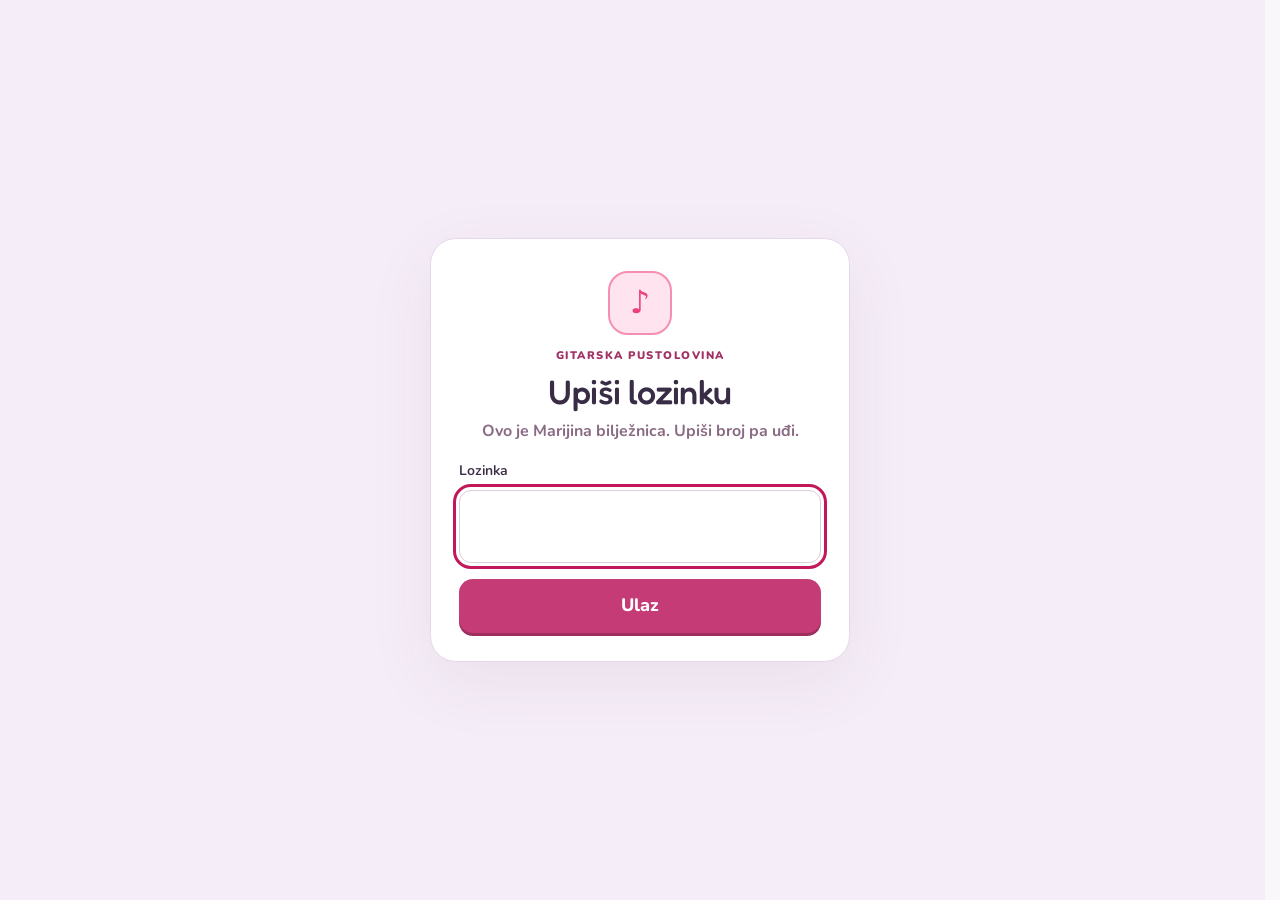
==== commit 9fcac7ac: "Remove legacy sidebar hiding rule conflicting at tablet widths" ====
--- a/index.html
+++ b/index.html
@@ -15,16 +15,16 @@
   <link rel="preconnect" href="https://fonts.googleapis.com">
   <link rel="preconnect" href="https://fonts.gstatic.com" crossorigin>
   <link href="https://fonts.googleapis.com/css2?family=Fredoka:wght@400;500;600;700&family=Nunito:wght@500;700;800&display=swap" rel="stylesheet">
-  <link rel="stylesheet" href="styles.css?ux=1">
+  <link rel="stylesheet" href="styles.css?ux=2">
   <link rel="stylesheet" href="ux.css">
-  <link rel="stylesheet" href="design.css?v=20">
+  <link rel="stylesheet" href="design.css?v=21">
   <script src="data.js" defer></script>
   <script src="figures.js" defer></script>
   <script src="kid-copy.js?v=2" defer></script>
   <script src="songs.js" defer></script>
   <script src="song-ui.js" defer></script>
   <script src="rhythm-follow.js?v=1" defer></script>
-  <script src="app.js?v=16" defer></script>
+  <script src="app.js?v=17" defer></script>
 </head>
 <body class="theme-marija">
   <div id="gate" class="gate">
--- a/styles.css
+++ b/styles.css
@@ -730,10 +730,6 @@
     overflow-y:auto;
     -webkit-overflow-scrolling:touch
   }
-  body:not(.nav-open) .sidebar,
-  body:not(.nav-open).theme-marija .sidebar{
-    visibility:hidden;pointer-events:none
-  }
   body.nav-open .sidebar,
   body.nav-open.theme-marija .sidebar{
     transform:translateX(0);visibility:visible;pointer-events:auto
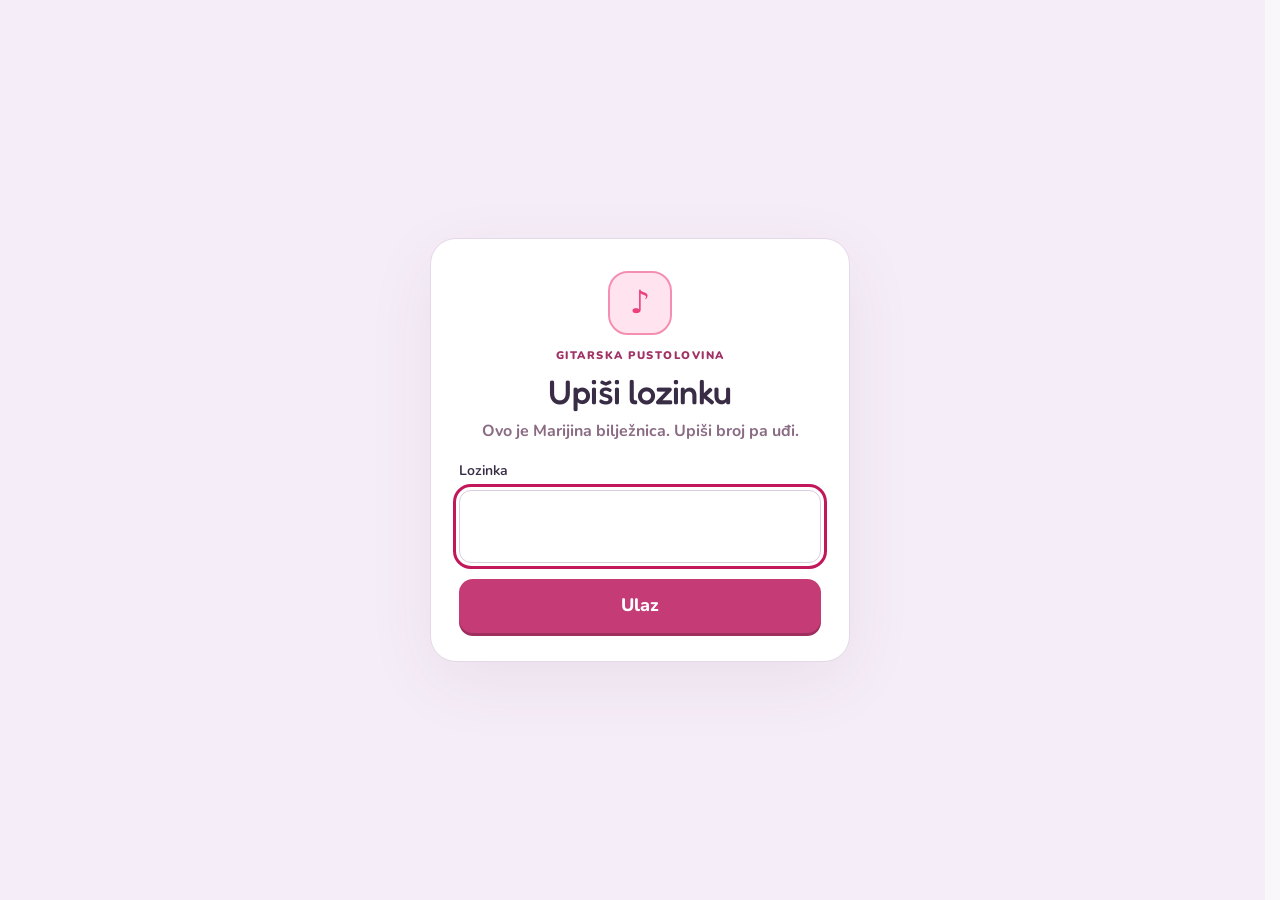
==== commit 41ccf163: "Allow desktop sidebar to be hidden and restored from header" ====
--- a/index.html
+++ b/index.html
@@ -17,14 +17,14 @@
   <link href="https://fonts.googleapis.com/css2?family=Fredoka:wght@400;500;600;700&family=Nunito:wght@500;700;800&display=swap" rel="stylesheet">
   <link rel="stylesheet" href="styles.css?ux=2">
   <link rel="stylesheet" href="ux.css">
-  <link rel="stylesheet" href="design.css?v=21">
+  <link rel="stylesheet" href="design.css?v=23">
   <script src="data.js" defer></script>
   <script src="figures.js" defer></script>
   <script src="kid-copy.js?v=2" defer></script>
   <script src="songs.js" defer></script>
   <script src="song-ui.js" defer></script>
   <script src="rhythm-follow.js?v=1" defer></script>
-  <script src="app.js?v=17" defer></script>
+  <script src="app.js?v=19" defer></script>
 </head>
 <body class="theme-marija">
   <div id="gate" class="gate">
@@ -44,7 +44,7 @@
   <div class="nav-backdrop" id="nav-backdrop" hidden></div>
   <aside class="sidebar" id="app-sidebar" aria-label="Navigacija">
     <div class="sidebar-top">
-      <a class="brand" href="#pocetak"><span class="brand-icon" aria-hidden="true">♪</span><span>Gitarska<br>pustolovina</span></a>
+      <a class="brand" href="#pocetak" aria-label="Gitarska pustolovina · Početak" title="Početak"><span class="brand-icon" aria-hidden="true">♪</span><span>Gitarska<br>pustolovina</span></a>
       <button type="button" class="nav-close" id="nav-close" aria-label="Zatvori izbornik">✕</button>
     </div>
     <p class="eyebrow">MARIJIN PRVI MJESEC</p>
--- a/design.css
+++ b/design.css
@@ -373,7 +373,15 @@
     transform: none; visibility: visible; pointer-events: auto; transition: none;
   }
   body.theme-marija .workspace { margin-left: 300px !important; }
-  body.theme-marija :is(.nav-toggle,.nav-close,.nav-backdrop) { display: none !important; }
+  body.theme-marija :is(.nav-close,.nav-backdrop) { display: none !important; }
   body.theme-marija #topbar-greeting { grid-column: 2; }
   body.theme-marija .header-tools { grid-column: 3; }
 }
+
+@media screen and (min-width:1000px) {
+  body.theme-marija .nav-toggle { display: inline-flex !important; }
+  body.theme-marija.sidebar-hidden .sidebar {
+    transform: translateX(-105%); visibility: hidden; pointer-events: none;
+  }
+  body.theme-marija.sidebar-hidden .workspace { margin-left: 0 !important; }
+}
